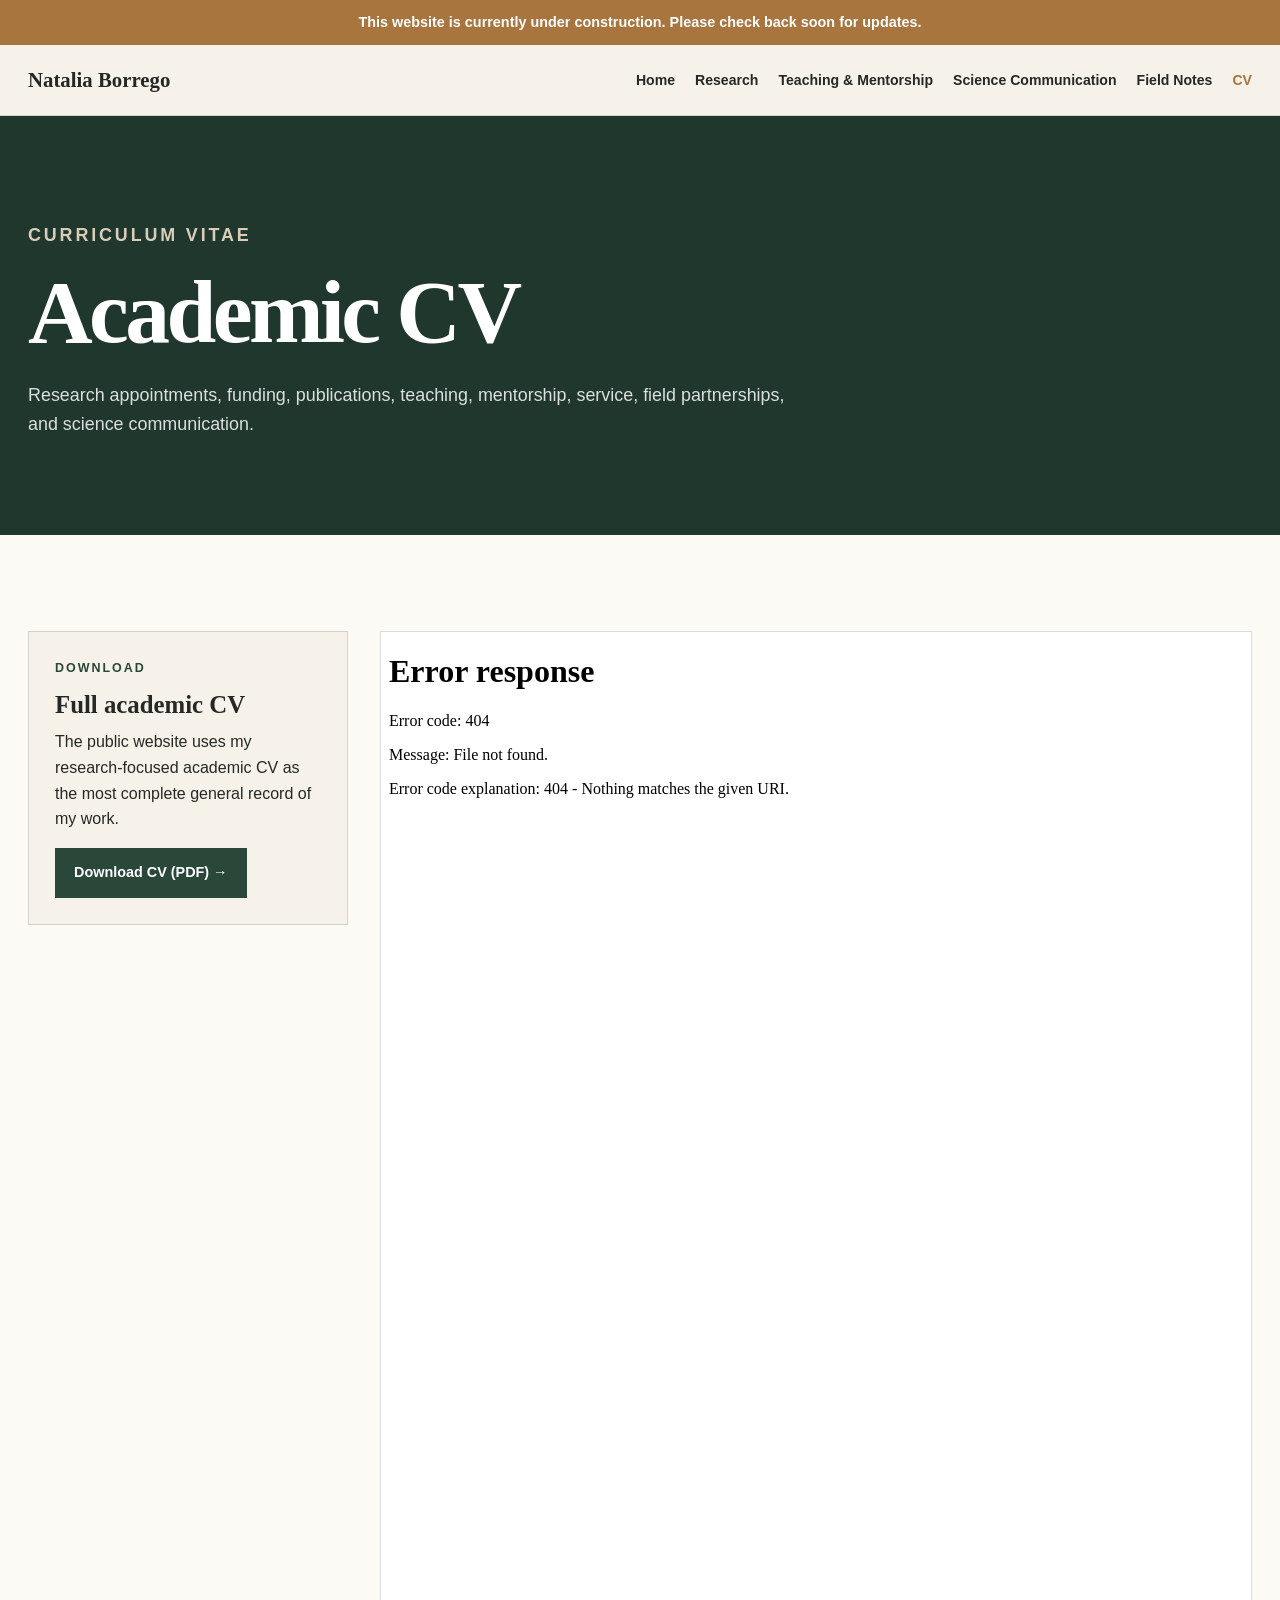
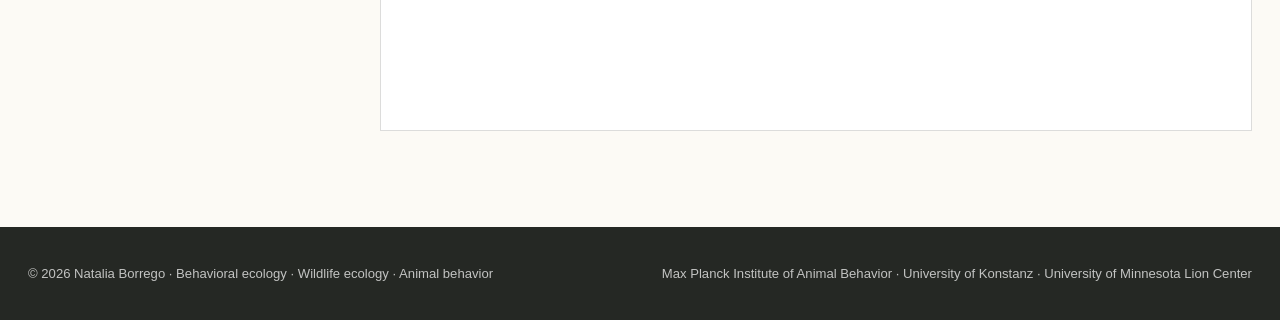
==== cv.html @ f24b774d "Add files via upload" ====
<!doctype html>
<html lang="en">
<head>
<meta charset="utf-8">
<meta name="viewport" content="width=device-width, initial-scale=1">
<title>CV | Natalia Borrego</title>
<meta name="description" content="Academic curriculum vitae of Natalia Borrego.">
<style>
:root{
  --forest:#29483A;
  --forest-deep:#20372D;
  --ivory:#F6F2E9;
  --paper:#FCFAF5;
  --charcoal:#252824;
  --sand:#D8CDB8;
  --ochre:#A8753E;
  --muted:#6E716B;
  --line:rgba(37,40,36,.16);
  --max:1240px;
}
*{box-sizing:border-box}
html{scroll-behavior:smooth}
body{
  margin:0;background:var(--paper);color:var(--charcoal);
  font-family:Arial,Helvetica,sans-serif;line-height:1.62;
}
a{color:inherit}
img{display:block;width:100%;object-fit:cover}
h1,h2,h3{font-family:Georgia,"Times New Roman",serif;line-height:1.08}
h1{margin:0;font-size:clamp(3.3rem,7vw,6.8rem);letter-spacing:-.04em}
h2{margin:0 0 18px;font-size:clamp(2.25rem,4.5vw,4.5rem);letter-spacing:-.035em}
h3{margin:0 0 10px;font-size:1.55rem}
p{margin-top:0}
.eyebrow{
  margin:0 0 14px;font-size:.78rem;letter-spacing:.16em;
  font-weight:800;text-transform:uppercase;
}
.eyebrow.dark{color:var(--forest)}
.eyebrow.light{color:var(--sand)}
.site-notice{
  background:var(--ochre);color:white;text-align:center;padding:11px 18px;
  font-size:.9rem;font-weight:700;
}
.site-header{
  position:sticky;top:0;z-index:50;display:flex;align-items:center;
  justify-content:space-between;gap:24px;
  padding:18px max(28px,calc((100vw - var(--max))/2));
  background:rgba(246,242,233,.96);backdrop-filter:blur(12px);
  border-bottom:1px solid var(--line);
}
.brand{
  font-family:Georgia,"Times New Roman",serif;font-size:1.3rem;
  font-weight:700;text-decoration:none;white-space:nowrap;
}
nav{display:flex;gap:20px;flex-wrap:wrap;justify-content:flex-end}
nav a{text-decoration:none;font-size:.88rem;font-weight:700}
nav a:hover,nav a[aria-current="page"]{color:var(--ochre)}
.section{
  width:min(var(--max),calc(100% - 56px));margin:0 auto;padding:96px 0;
}
.section-heading{max-width:850px;margin-bottom:48px}
.section-heading>p:last-child{max-width:790px;font-size:1.08rem}
.button{
  display:inline-block;padding:12px 18px;border:1px solid currentColor;
  text-decoration:none;font-size:.9rem;font-weight:800;
}
.button-dark{background:var(--forest);border-color:var(--forest);color:white}
.button-light{background:var(--ivory);border-color:var(--ivory);color:var(--forest-deep)}
.button-outline{color:var(--forest);border-color:var(--forest)}
.button-row{display:flex;gap:12px;flex-wrap:wrap;margin-top:28px}

/* Home hero */
.hero{
  position:relative;min-height:78vh;display:grid;align-items:end;
  overflow:hidden;background:var(--forest-deep);
}
.hero-image,.hero-overlay{position:absolute;inset:0;height:100%}
.hero-image{object-position:center;filter:brightness(1.04)}
.hero-overlay{
  background:
   linear-gradient(90deg,rgba(20,28,23,.75),rgba(20,28,23,.26) 56%,rgba(20,28,23,.07)),
   linear-gradient(0deg,rgba(20,28,23,.60),transparent 55%);
}
.hero-copy{
  position:relative;z-index:2;width:min(790px,calc(100% - 56px));
  margin:0 max(28px,calc((100vw - var(--max))/2));padding:105px 0 72px;color:white;
}
.hero-question{
  margin:24px 0 12px;max-width:760px;font-family:Georgia,"Times New Roman",serif;
  font-size:clamp(1.6rem,3vw,2.7rem);
}
.hero-intro{max-width:715px;margin:0;font-size:1.08rem}
.affiliations{margin:34px 0 0;font-size:.85rem;color:rgba(255,255,255,.84)}

/* Internal page hero */
.page-hero{
  background:var(--forest-deep);color:white;
  padding:105px max(28px,calc((100vw - var(--max))/2)) 78px;
}
.page-hero-inner{max-width:900px}
.page-hero h1{margin-bottom:20px}
.page-hero p{max-width:790px;font-size:1.12rem;color:rgba(255,255,255,.84)}

/* Trajectory cards */
.trajectory-grid{display:grid;grid-template-columns:repeat(3,1fr);gap:22px}
.trajectory-card{padding:28px 0 4px;border-top:2px solid var(--forest)}
.trajectory-number{
  display:block;margin-bottom:34px;color:var(--muted);font-size:.74rem;
  font-weight:800;letter-spacing:.12em;text-transform:uppercase;
}
.trajectory-bridge{
  margin-top:44px;padding:24px 28px;background:var(--ivory);
  border-left:3px solid var(--ochre);max-width:920px;
  font-family:Georgia,"Times New Roman",serif;font-size:1.16rem;line-height:1.5;
}
.section-cta{margin-top:34px}

/* Teaching trajectory */
.teaching-trajectory{border-top:1px solid var(--line)}
.teaching-card{padding:28px;background:white;border:1px solid var(--line);border-top:3px solid var(--forest)}
.teaching-card p{color:var(--charcoal)}

/* Field notes preview */
.notes-section{border-top:1px solid var(--line)}
.notes-grid{display:grid;grid-template-columns:repeat(3,1fr);gap:22px}
.note-card{background:white;border:1px solid var(--line)}
.note-card img{aspect-ratio:16/10}
.note-card>div{padding:22px}
.note-meta{
  margin:0 0 8px;font-size:.76rem;font-weight:800;letter-spacing:.12em;
  text-transform:uppercase;color:var(--forest)
}
.note-card a{
  display:inline-block;margin-top:10px;color:var(--forest);font-weight:800;text-decoration:none
}

/* Current questions */
.projects-grid{display:grid;grid-template-columns:repeat(3,1fr);gap:22px}
.project-card{
  display:flex;flex-direction:column;min-height:100%;padding:28px;background:white;
  border:1px solid var(--line);border-top:3px solid var(--forest)
}
.project-status{
  margin:0 0 7px;color:var(--ochre);font-size:.75rem;font-weight:800;
  letter-spacing:.11em;text-transform:uppercase
}
.project-role{margin:0 0 16px;color:var(--muted);font-size:.78rem;font-style:italic}
.project-tags{display:flex;flex-wrap:wrap;gap:7px;margin-top:auto;padding-top:16px}
.project-tags span{
  padding:6px 8px;background:var(--ivory);border:1px solid var(--line);
  color:var(--muted);font-size:.72rem;font-weight:700
}
.project-link{
  display:inline-block;margin-top:22px;color:var(--forest);font-weight:800;text-decoration:none
}
.project-link:hover{text-decoration:underline}
.collaborative-project-card{background:var(--ivory)}

/* Study systems */
.systems-section{border-top:1px solid var(--line)}
.system-grid{display:grid;grid-template-columns:repeat(3,1fr);gap:22px}
.system-card{background:white;border:1px solid var(--line)}
.system-card img{aspect-ratio:4/3}
.system-card>div{padding:22px}
.system-meta{
  margin:0 0 8px;color:var(--ochre);font-size:.74rem;font-weight:800;
  letter-spacing:.11em;text-transform:uppercase
}

/* Research approach */
.approach-section{border-top:1px solid var(--line)}
.approach-field-grid{
  display:grid;grid-template-columns:.95fr 1.05fr;gap:62px;align-items:center
}
.approach-image img{min-height:620px;height:100%}
.approach-kicker{
  margin:0 0 10px;color:var(--forest);font-size:.76rem;font-weight:800;
  letter-spacing:.12em;text-transform:uppercase
}
.approach-copy h3,.exsitu-copy h3{font-size:clamp(2rem,3.4vw,3.2rem);margin-bottom:18px}
.method-list{display:flex;flex-wrap:wrap;gap:10px;margin:26px 0 0}
.method-list span{
  padding:9px 12px;border:1px solid var(--line);background:var(--ivory);font-size:.9rem
}
.exsitu-section{
  display:grid;grid-template-columns:.9fr 1.1fr;gap:62px;align-items:start;
  margin-top:86px;padding-top:70px;border-top:1px solid var(--line)
}
.exsitu-gallery{display:grid;grid-template-columns:repeat(2,1fr);gap:14px}
.exsitu-gallery figure{margin:0;background:white;border:1px solid var(--line)}
.exsitu-gallery figure:first-child{grid-column:1/-1}
.exsitu-gallery img{aspect-ratio:4/3}
.exsitu-gallery figure:first-child img{aspect-ratio:16/9}
.exsitu-gallery figcaption{padding:11px 13px 13px;color:var(--muted);font-size:.78rem}

/* Teaching page */
.two-col{display:grid;grid-template-columns:1fr 1fr;gap:34px}
.content-card{padding:28px;background:white;border:1px solid var(--line)}
.content-card h3{font-size:1.8rem}
.case-grid{display:grid;grid-template-columns:repeat(2,1fr);gap:18px}
.case-card{padding:24px;background:white;border:1px solid var(--line);border-top:3px solid var(--forest)}
.case-meta{
  margin:0 0 8px;color:var(--ochre);font-size:.74rem;font-weight:800;
  letter-spacing:.1em;text-transform:uppercase
}
.outcomes{margin-top:12px;color:var(--muted);font-size:.92rem}
.teaching-list{display:grid;gap:14px}
.teaching-list article{padding:18px 0;border-top:1px solid var(--line)}
.teaching-list article:first-child{border-top:0;padding-top:0}
.teaching-list strong{display:block}
.teaching-list span{display:block;color:var(--muted)}

/* Science communication */
.media-grid{display:grid;grid-template-columns:repeat(2,1fr);gap:22px}
.media-card{padding:28px;background:white;border:1px solid var(--line)}
.media-card h3{font-size:1.9rem}
.media-list{list-style:none;padding:0;margin:18px 0 0}
.media-list li{padding:13px 0;border-top:1px solid var(--line)}
.media-list li:first-child{border-top:0}
.media-year{color:var(--ochre);font-weight:800;margin-right:8px}
.feature-band{
  display:grid;grid-template-columns:.9fr 1.1fr;gap:48px;align-items:center;
  background:var(--ivory);padding:36px;border:1px solid var(--line)
}
.feature-band img{aspect-ratio:4/3}

/* CV */
.cv-shell{display:grid;grid-template-columns:320px 1fr;gap:32px;align-items:start}
.cv-side{
  position:sticky;top:105px;padding:26px;background:var(--ivory);border:1px solid var(--line)
}
.cv-viewer{
  width:100%;min-height:1100px;border:1px solid var(--line);background:white
}

/* Footer */
footer{
  padding:36px max(28px,calc((100vw - var(--max))/2));
  background:var(--charcoal);color:rgba(255,255,255,.72);font-size:.82rem;
  display:flex;justify-content:space-between;gap:20px
}
footer p{margin:0}

@media(max-width:900px){
  .site-header{align-items:flex-start;flex-direction:column}
  nav{justify-content:flex-start;gap:14px 18px}
  .trajectory-grid,.notes-grid,.projects-grid,.system-grid,.approach-field-grid,
  .exsitu-section,.two-col,.case-grid,.media-grid,.feature-band,.cv-shell{
    grid-template-columns:1fr
  }
  .approach-image img{min-height:0;aspect-ratio:4/3}
  .cv-side{position:static}
  .cv-viewer{min-height:850px}
  footer{flex-direction:column}
}
@media(max-width:580px){
  .section{width:calc(100% - 36px);padding:72px 0}
  .site-header{padding-left:18px;padding-right:18px}
  .hero-copy{width:calc(100% - 36px);margin-left:18px;margin-right:18px}
  .page-hero{padding-left:18px;padding-right:18px}
  h1{font-size:3.5rem}
  .hero{min-height:82vh}
  .exsitu-gallery{grid-template-columns:1fr}
  .exsitu-gallery figure:first-child{grid-column:auto}
}
</style>
</head>
<body>

<div class="site-notice">
  This website is currently under construction. Please check back soon for updates.
</div>


<header class="site-header">
  <a class="brand" href="index.html">Natalia Borrego</a>
  <nav aria-label="Primary navigation">
    <a href="index.html">Home</a>
    <a href="research.html">Research</a>
    <a href="teaching-mentorship.html">Teaching &amp; Mentorship</a>
    <a href="science-communication.html">Science Communication</a>
    <a href="field-notes.html">Field Notes</a>
    <a href="cv.html" aria-current="page">CV</a>
  </nav>
</header>


<main>
<section class="page-hero">
  <div class="page-hero-inner">
    <p class="eyebrow light">Curriculum vitae</p>
    <h1>Academic CV</h1>
    <p>
      Research appointments, funding, publications, teaching, mentorship, service,
      field partnerships, and science communication.
    </p>
  </div>
</section>

<section class="section">
  <div class="cv-shell">
    <aside class="cv-side">
      <p class="eyebrow dark">Download</p>
      <h3>Full academic CV</h3>
      <p>
        The public website uses my research-focused academic CV as the most complete
        general record of my work.
      </p>
      <a class="button button-dark"
         href="assets/Natalia_Borrego_CV_2026.pdf"
         download>Download CV (PDF) →</a>
    </aside>

    <iframe class="cv-viewer"
            src="assets/Natalia_Borrego_CV_2026.pdf"
            title="Natalia Borrego academic CV"></iframe>
  </div>
</section>
</main>


<footer>
  <p>© 2026 Natalia Borrego · Behavioral ecology · Wildlife ecology · Animal behavior</p>
  <p>Max Planck Institute of Animal Behavior · University of Konstanz · University of Minnesota Lion Center</p>
</footer>

</body>
</html>
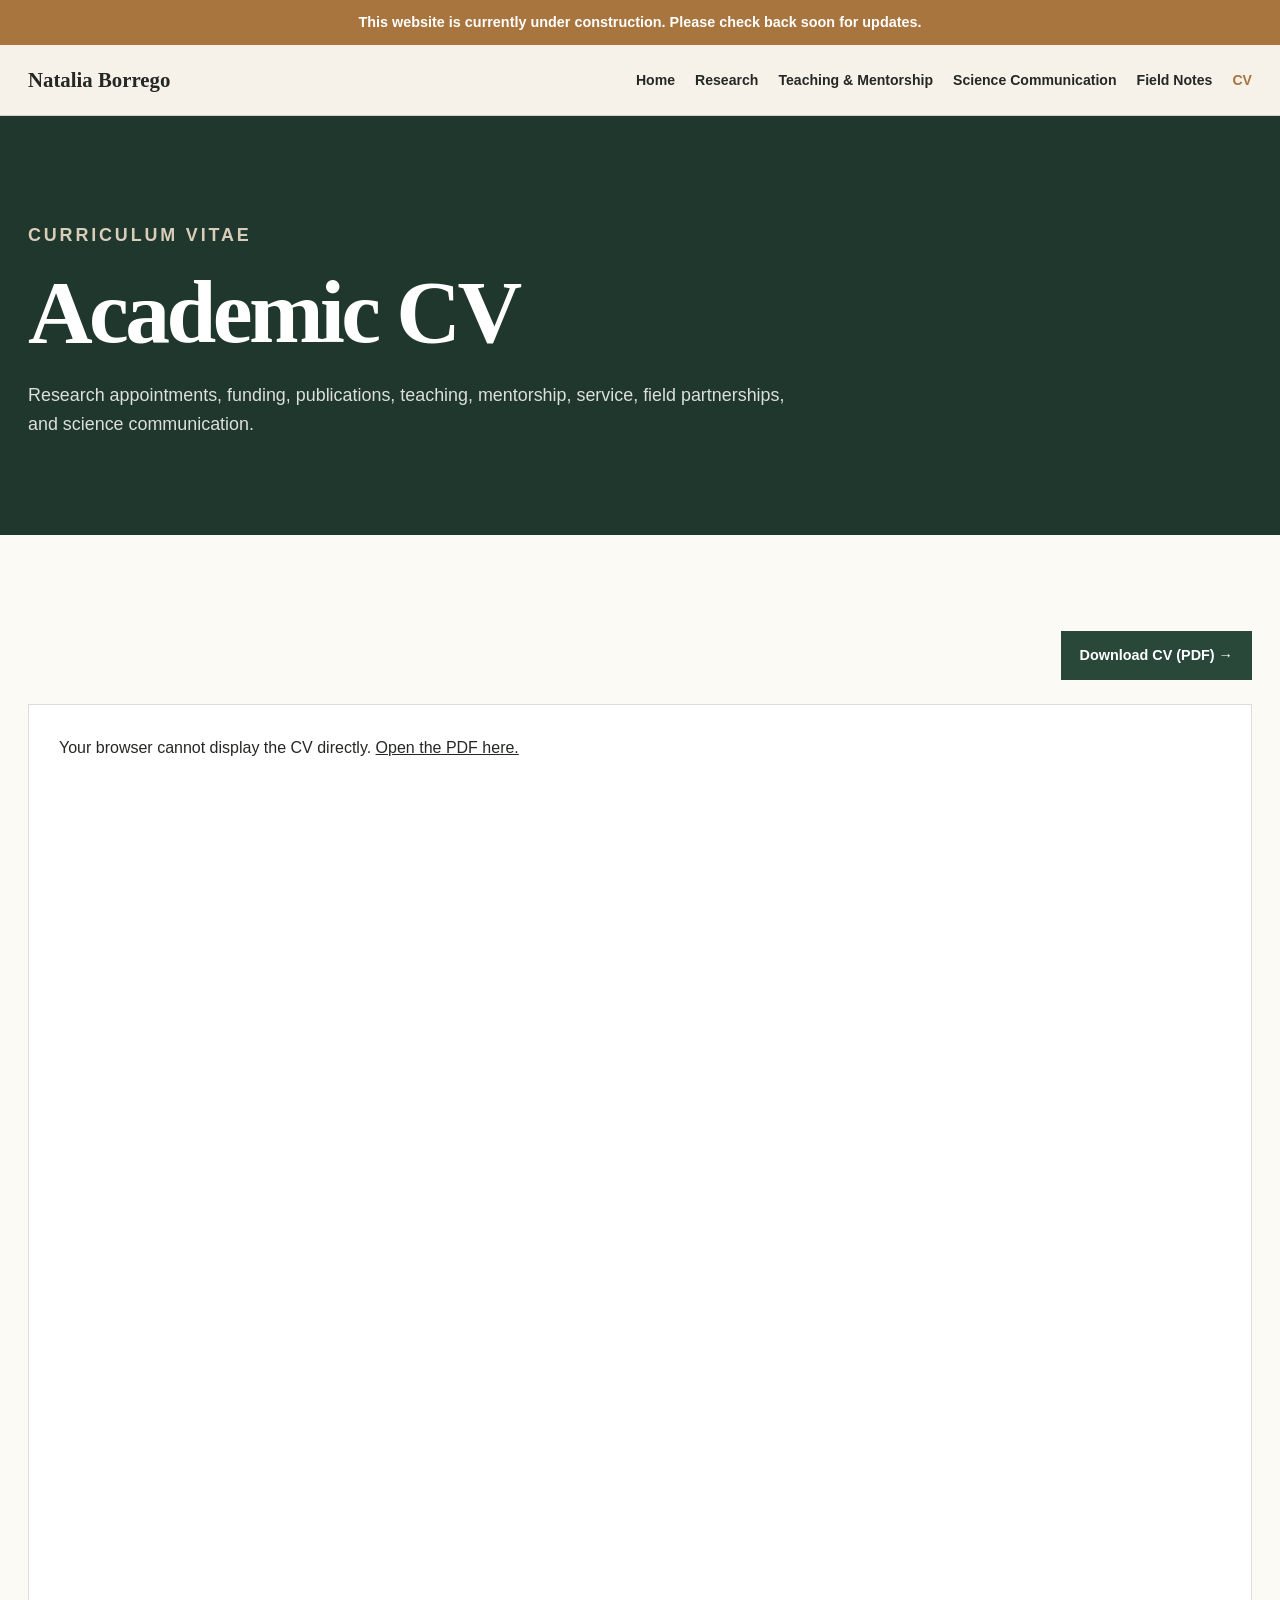
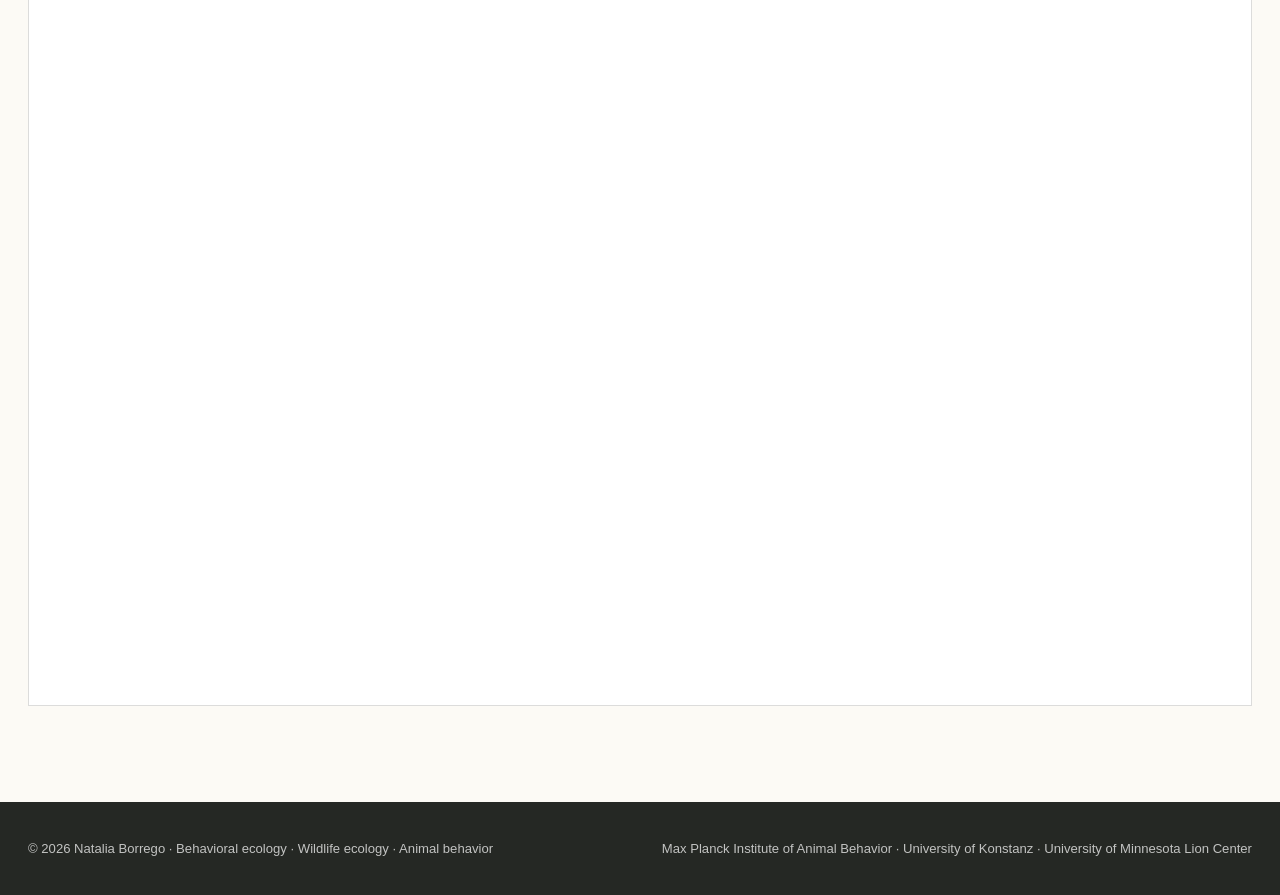
==== commit 6e4ae72b: "Update cv.html" ====
--- a/cv.html
+++ b/cv.html
@@ -297,25 +297,56 @@
   </div>
 </section>
 
-<section class="section">
-  <div class="cv-shell">
-    <aside class="cv-side">
-      <p class="eyebrow dark">Download</p>
-      <h3>Full academic CV</h3>
-      <p>
-        The public website uses my research-focused academic CV as the most complete
-        general record of my work.
+<!-- =========================================================
+     SECTION: CV VIEWER
+     ========================================================= -->
+<section class="section" id="cv">
+
+  <div style="
+    display:flex;
+    justify-content:flex-end;
+    margin-bottom:24px;
+  ">
+
+    <a
+      href="Natalia_Borrego_CV_2026.pdf"
+      download
+      class="button button-dark">
+      Download CV (PDF) →
+    </a>
+
+  </div>
+
+
+  <div style="
+    width:100%;
+    background:white;
+    border:1px solid var(--line);
+  ">
+
+    <object
+      data="Natalia_Borrego_CV_2026.pdf#view=FitH"
+      type="application/pdf"
+      style="
+        display:block;
+        width:100%;
+        height:1600px;
+        border:0;
+      ">
+
+      <p style="padding:30px;">
+        Your browser cannot display the CV directly.
+        <a href="Natalia_Borrego_CV_2026.pdf">
+          Open the PDF here.
+        </a>
       </p>
-      <a class="button button-dark"
-         href="assets/Natalia_Borrego_CV_2026.pdf"
-         download>Download CV (PDF) →</a>
-    </aside>
-
-    <iframe class="cv-viewer"
-            src="assets/Natalia_Borrego_CV_2026.pdf"
-            title="Natalia Borrego academic CV"></iframe>
+
+    </object>
+
   </div>
+
 </section>
+<!-- ================= END CV VIEWER ========================= -->
 </main>
 
 
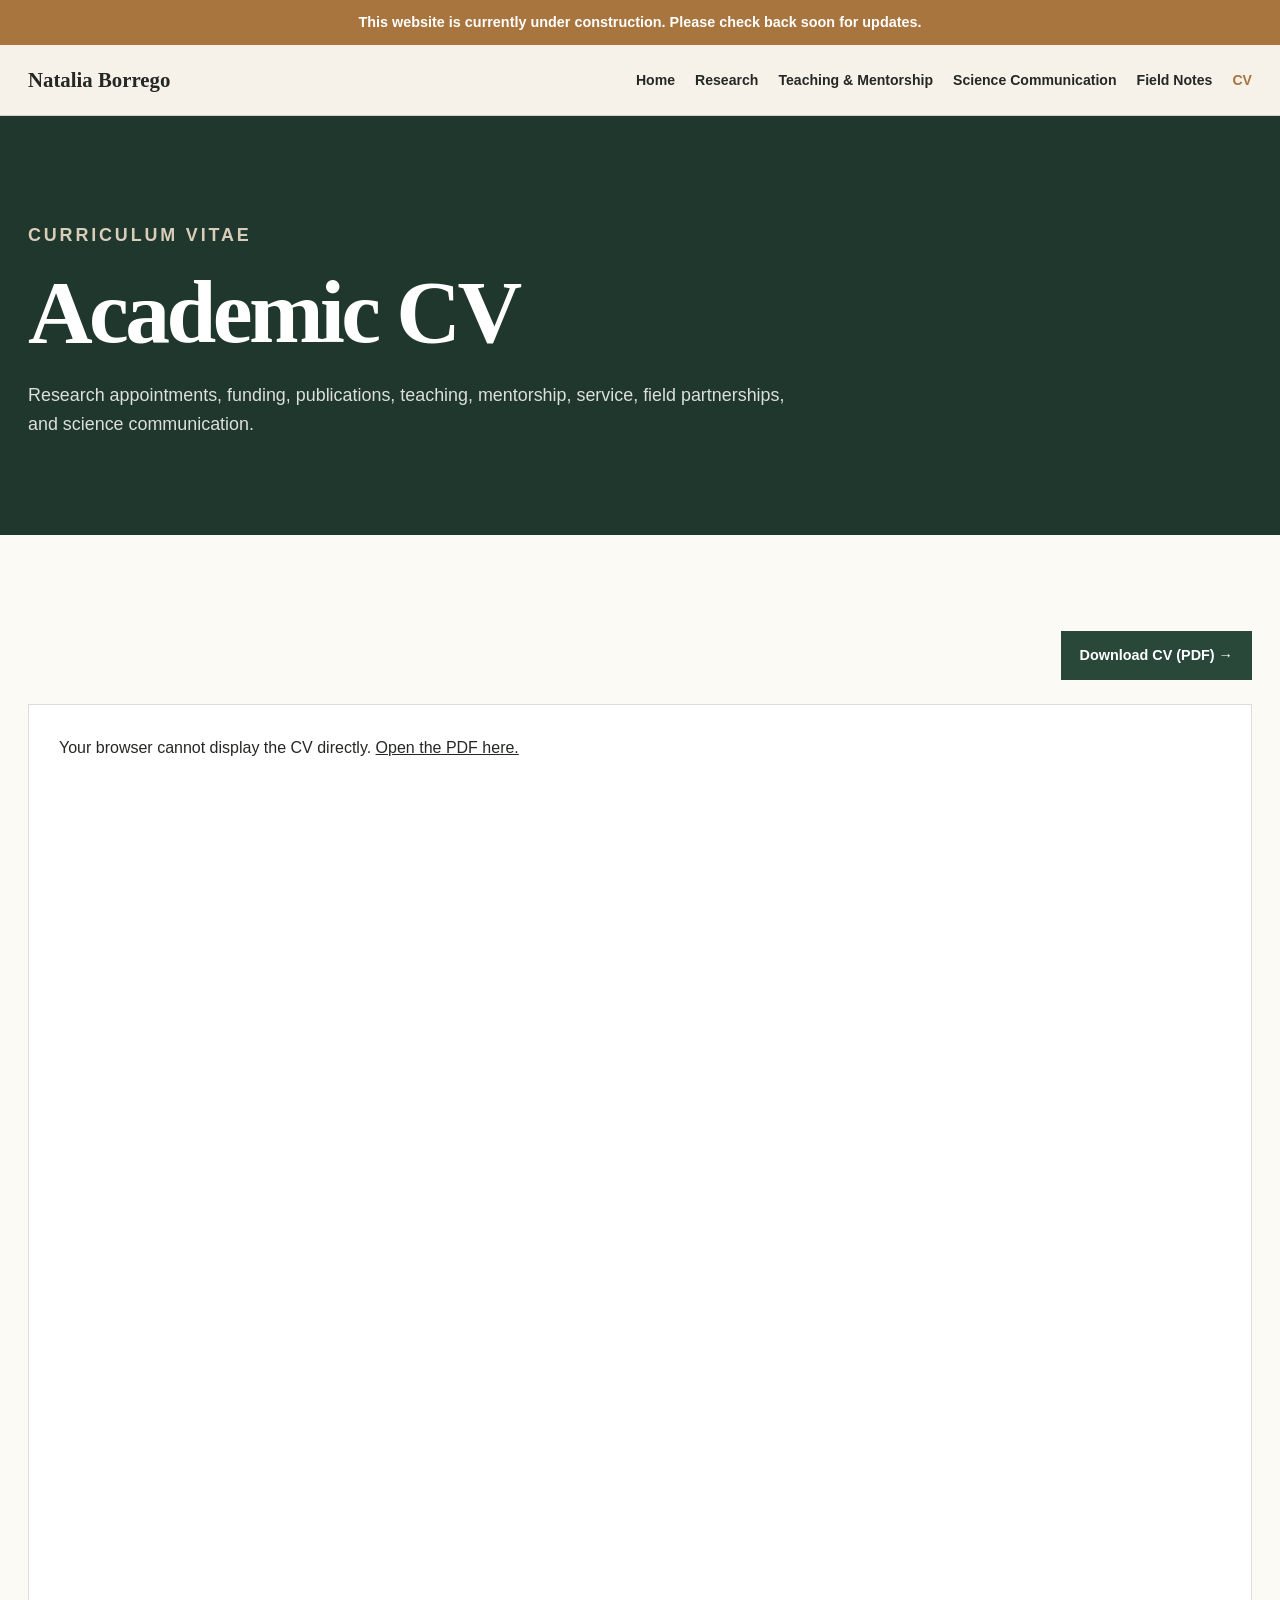
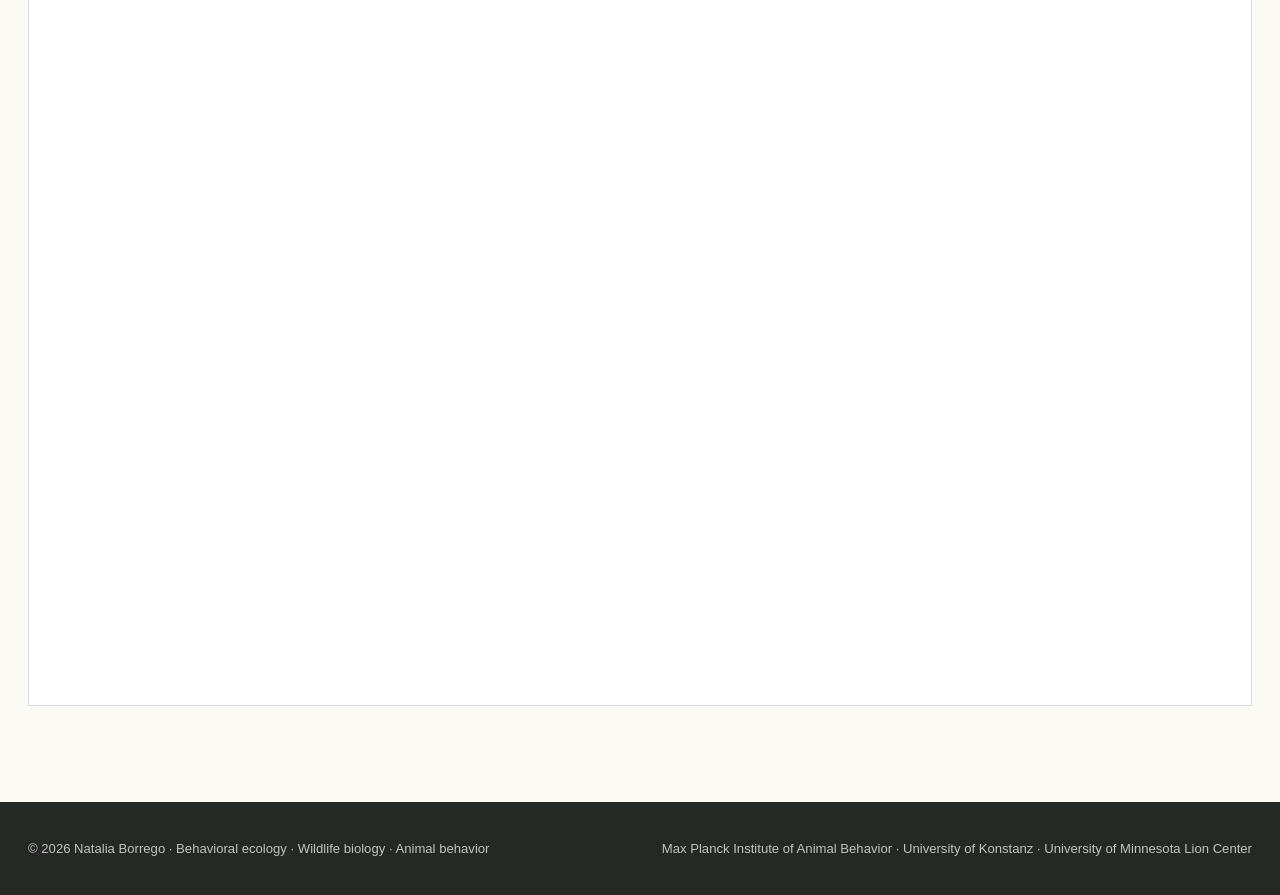
==== commit 82602370: "Update cv.html" ====
--- a/cv.html
+++ b/cv.html
@@ -351,7 +351,7 @@
 
 
 <footer>
-  <p>© 2026 Natalia Borrego · Behavioral ecology · Wildlife ecology · Animal behavior</p>
+  <p>© 2026 Natalia Borrego · Behavioral ecology · Wildlife biology · Animal behavior</p>
   <p>Max Planck Institute of Animal Behavior · University of Konstanz · University of Minnesota Lion Center</p>
 </footer>
 
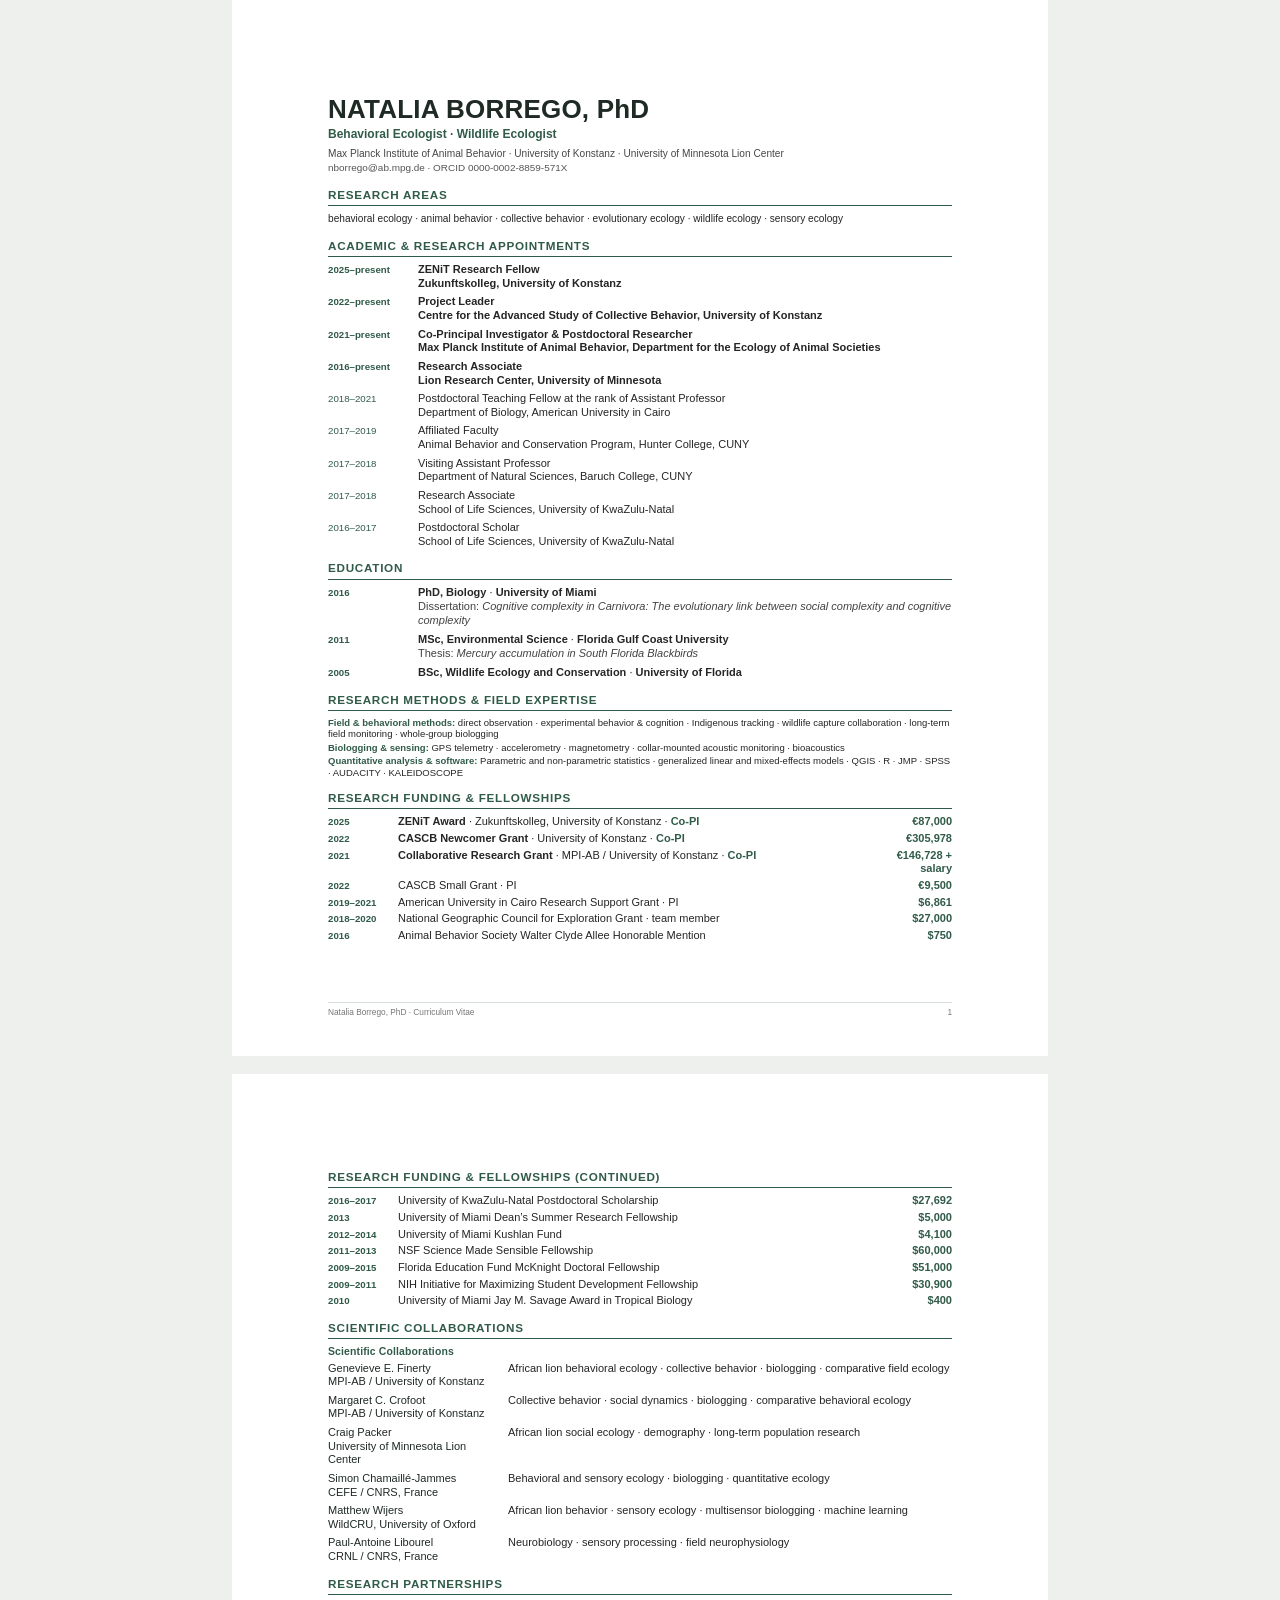
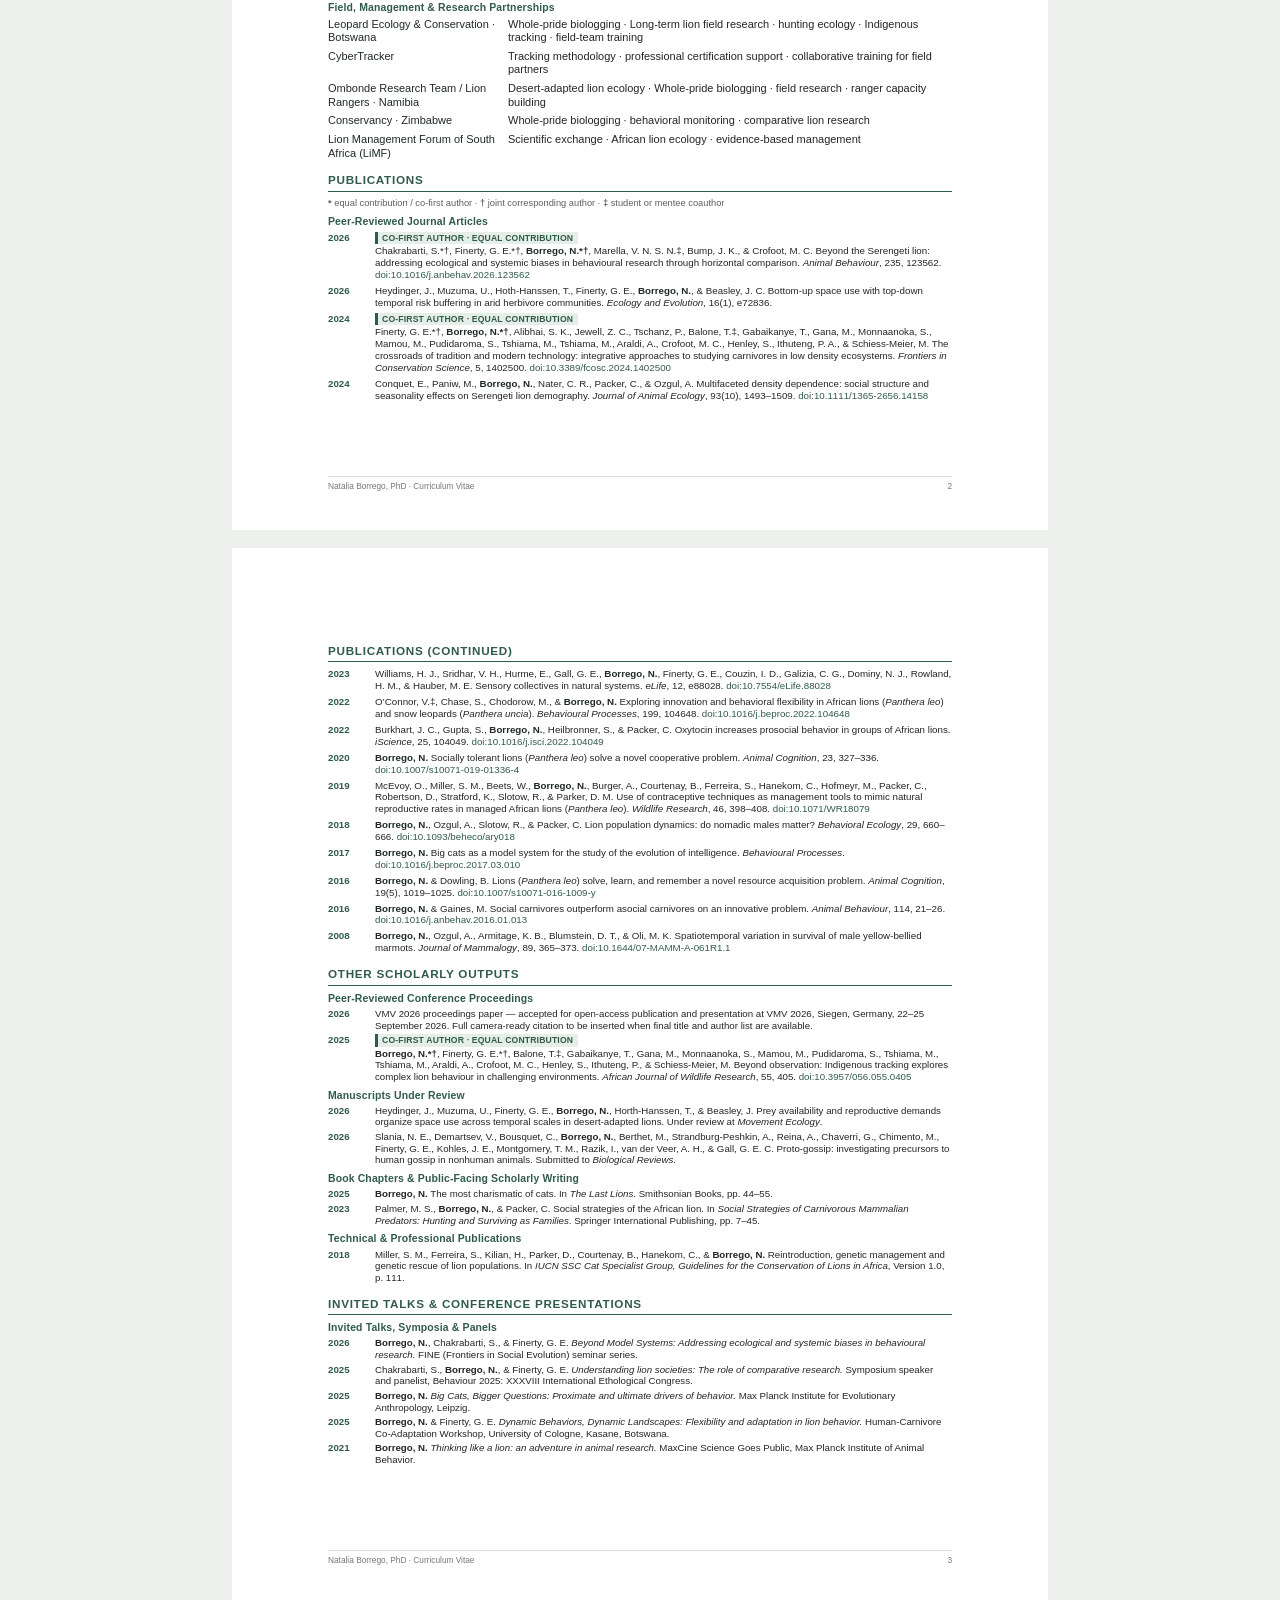
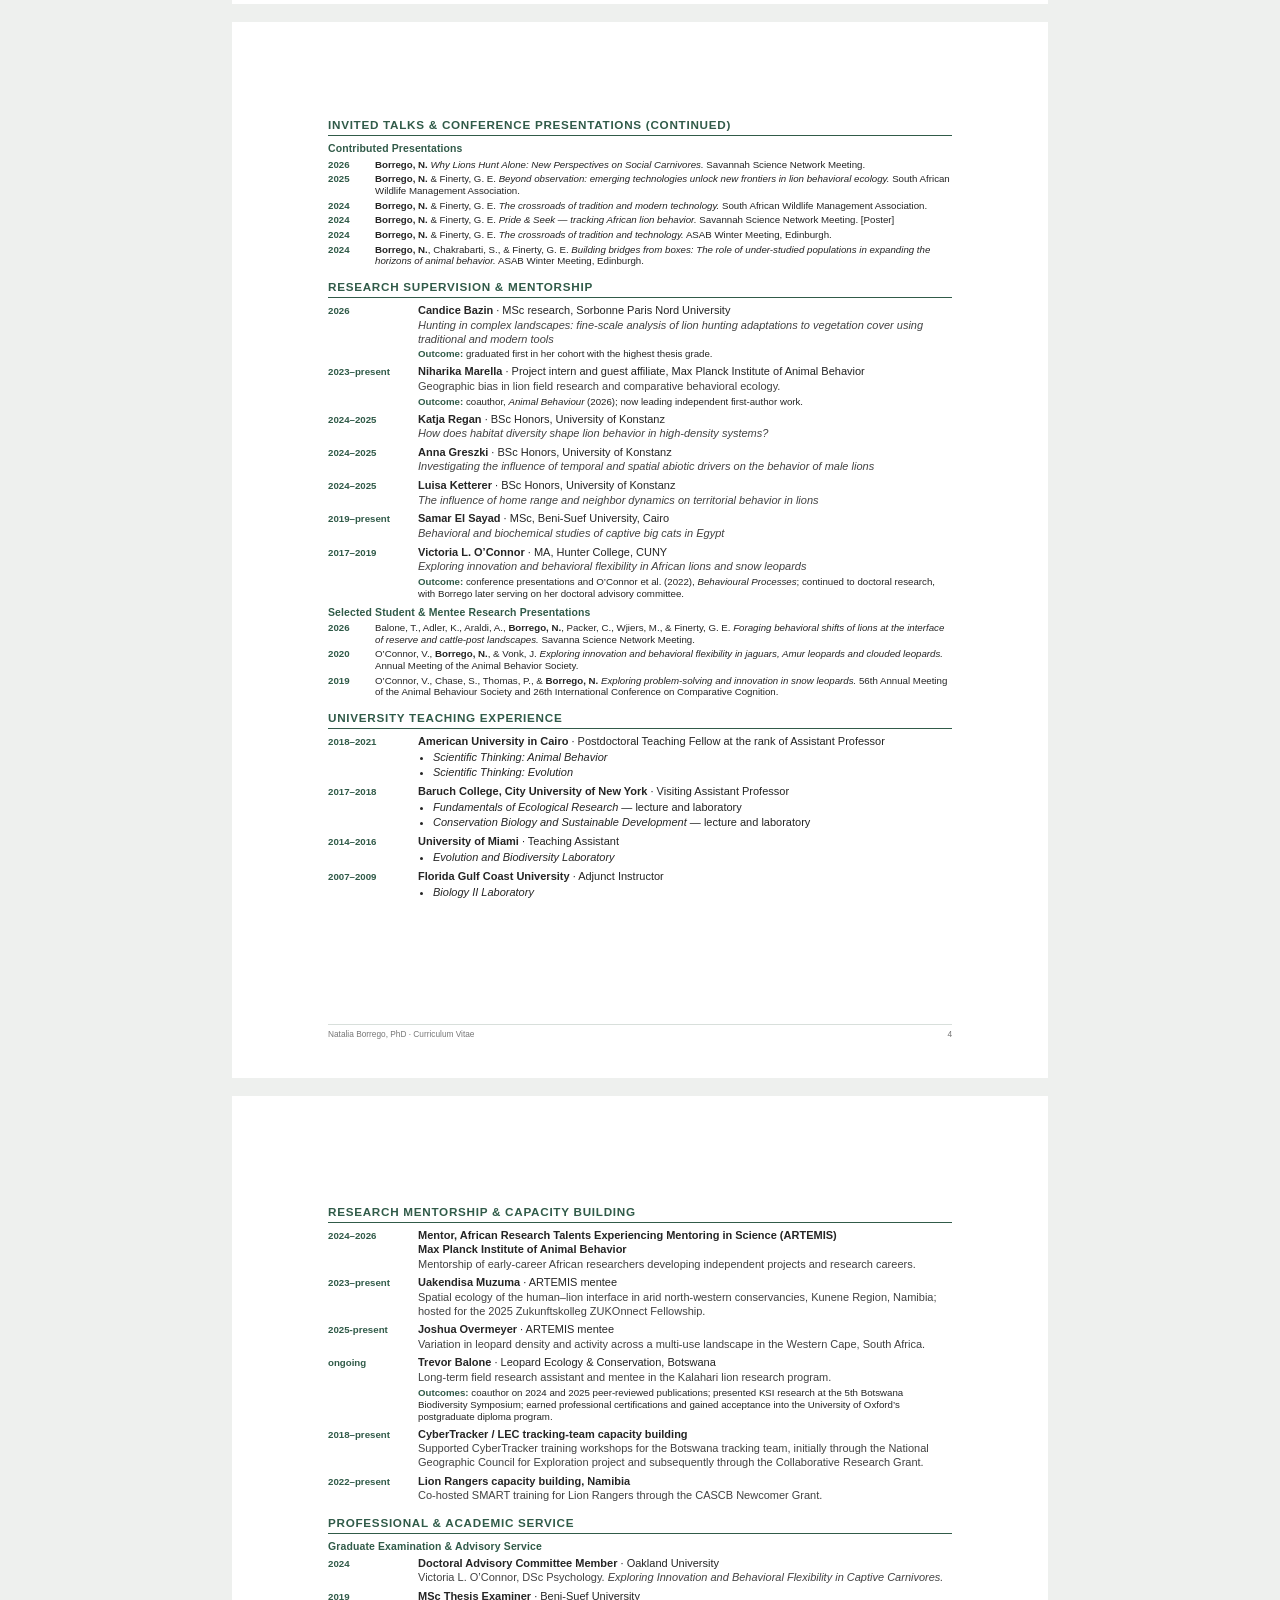
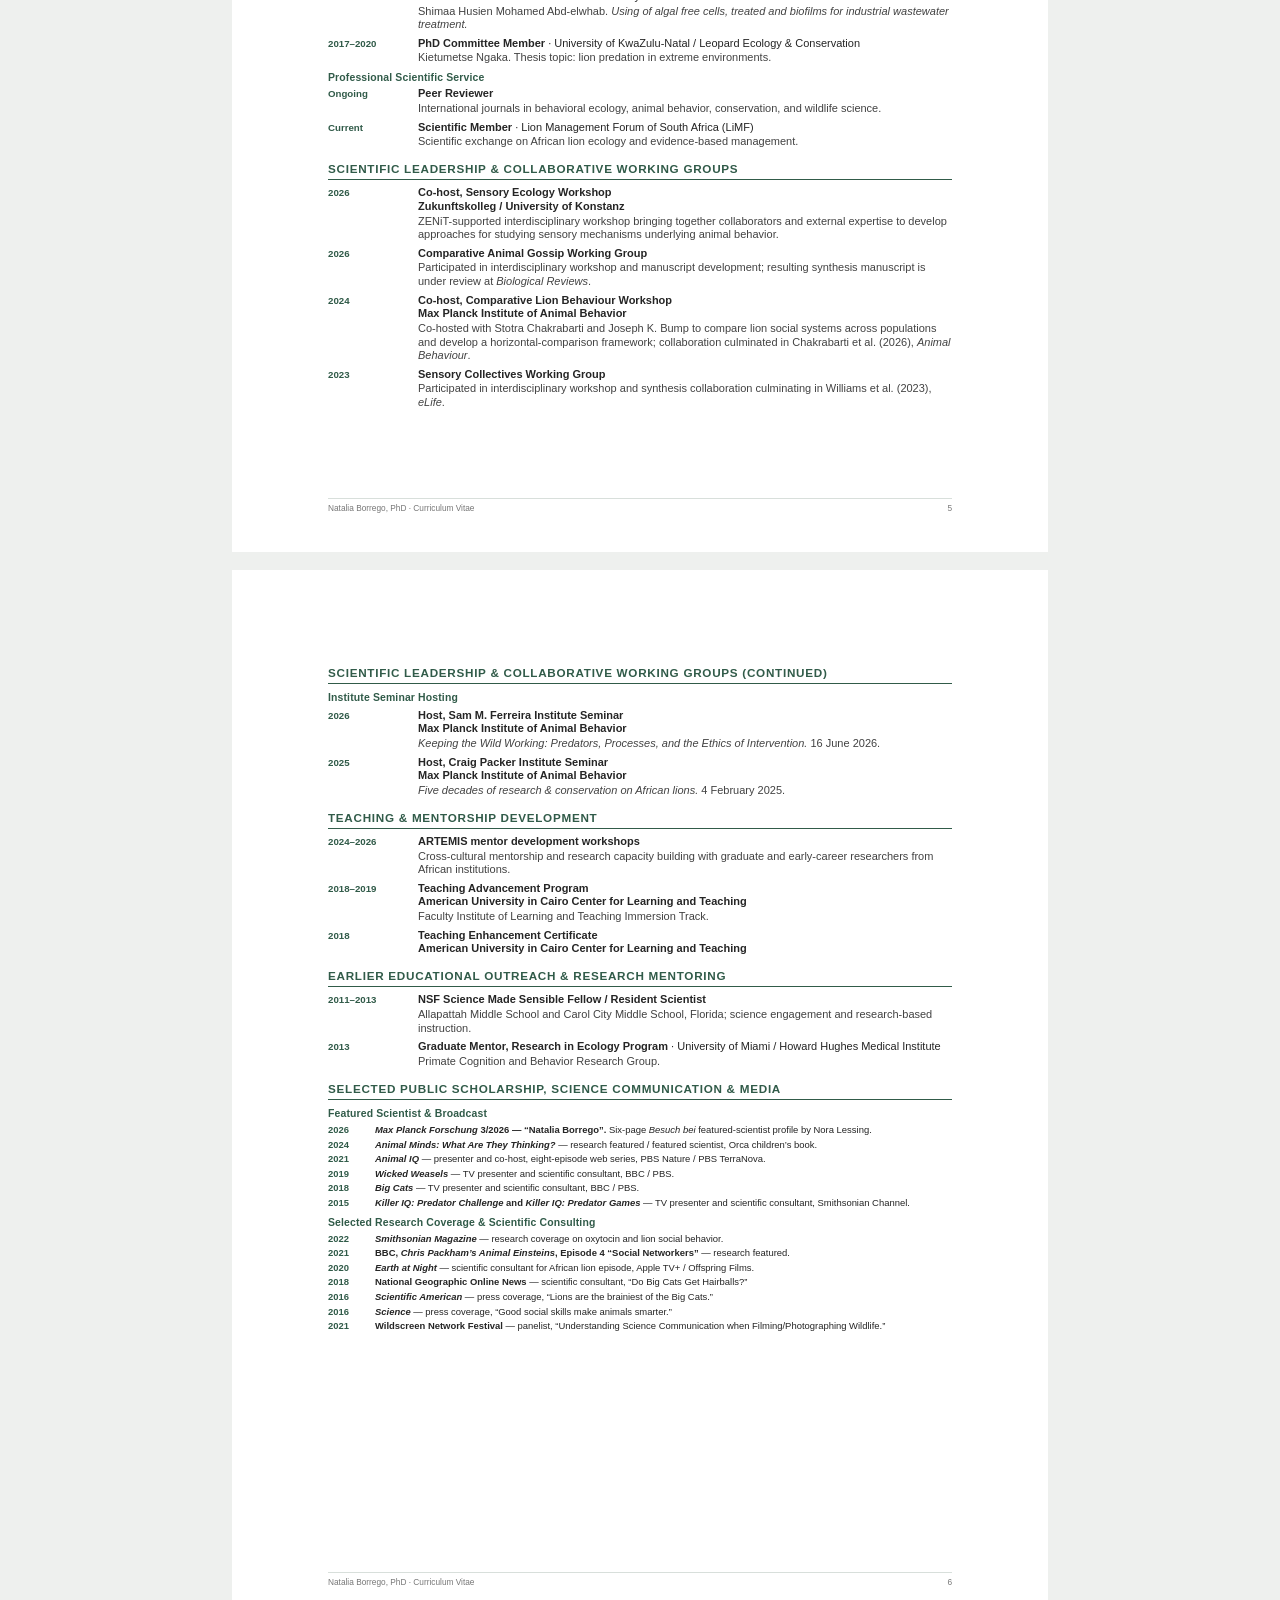
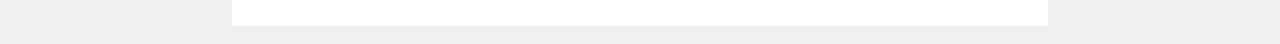
==== commit b12eb0e5: "Add files via upload" ====
--- a/cv.html
+++ b/cv.html
@@ -1,359 +1,335 @@
-<!doctype html>
+<!DOCTYPE html>
 <html lang="en">
 <head>
-<meta charset="utf-8">
-<meta name="viewport" content="width=device-width, initial-scale=1">
-<title>CV | Natalia Borrego</title>
-<meta name="description" content="Academic curriculum vitae of Natalia Borrego.">
+<meta charset="UTF-8" />
+<meta name="viewport" content="width=device-width, initial-scale=1.0" />
+<title>Natalia Borrego, PhD — Research Curriculum Vitae</title>
 <style>
-:root{
-  --forest:#29483A;
-  --forest-deep:#20372D;
-  --ivory:#F6F2E9;
-  --paper:#FCFAF5;
-  --charcoal:#252824;
-  --sand:#D8CDB8;
-  --ochre:#A8753E;
-  --muted:#6E716B;
-  --line:rgba(37,40,36,.16);
-  --max:1240px;
-}
-*{box-sizing:border-box}
-html{scroll-behavior:smooth}
-body{
-  margin:0;background:var(--paper);color:var(--charcoal);
-  font-family:Arial,Helvetica,sans-serif;line-height:1.62;
-}
-a{color:inherit}
-img{display:block;width:100%;object-fit:cover}
-h1,h2,h3{font-family:Georgia,"Times New Roman",serif;line-height:1.08}
-h1{margin:0;font-size:clamp(3.3rem,7vw,6.8rem);letter-spacing:-.04em}
-h2{margin:0 0 18px;font-size:clamp(2.25rem,4.5vw,4.5rem);letter-spacing:-.035em}
-h3{margin:0 0 10px;font-size:1.55rem}
-p{margin-top:0}
-.eyebrow{
-  margin:0 0 14px;font-size:.78rem;letter-spacing:.16em;
-  font-weight:800;text-transform:uppercase;
-}
-.eyebrow.dark{color:var(--forest)}
-.eyebrow.light{color:var(--sand)}
-.site-notice{
-  background:var(--ochre);color:white;text-align:center;padding:11px 18px;
-  font-size:.9rem;font-weight:700;
-}
-.site-header{
-  position:sticky;top:0;z-index:50;display:flex;align-items:center;
-  justify-content:space-between;gap:24px;
-  padding:18px max(28px,calc((100vw - var(--max))/2));
-  background:rgba(246,242,233,.96);backdrop-filter:blur(12px);
-  border-bottom:1px solid var(--line);
-}
-.brand{
-  font-family:Georgia,"Times New Roman",serif;font-size:1.3rem;
-  font-weight:700;text-decoration:none;white-space:nowrap;
-}
-nav{display:flex;gap:20px;flex-wrap:wrap;justify-content:flex-end}
-nav a{text-decoration:none;font-size:.88rem;font-weight:700}
-nav a:hover,nav a[aria-current="page"]{color:var(--ochre)}
-.section{
-  width:min(var(--max),calc(100% - 56px));margin:0 auto;padding:96px 0;
-}
-.section-heading{max-width:850px;margin-bottom:48px}
-.section-heading>p:last-child{max-width:790px;font-size:1.08rem}
-.button{
-  display:inline-block;padding:12px 18px;border:1px solid currentColor;
-  text-decoration:none;font-size:.9rem;font-weight:800;
-}
-.button-dark{background:var(--forest);border-color:var(--forest);color:white}
-.button-light{background:var(--ivory);border-color:var(--ivory);color:var(--forest-deep)}
-.button-outline{color:var(--forest);border-color:var(--forest)}
-.button-row{display:flex;gap:12px;flex-wrap:wrap;margin-top:28px}
-
-/* Home hero */
-.hero{
-  position:relative;min-height:78vh;display:grid;align-items:end;
-  overflow:hidden;background:var(--forest-deep);
-}
-.hero-image,.hero-overlay{position:absolute;inset:0;height:100%}
-.hero-image{object-position:center;filter:brightness(1.04)}
-.hero-overlay{
-  background:
-   linear-gradient(90deg,rgba(20,28,23,.75),rgba(20,28,23,.26) 56%,rgba(20,28,23,.07)),
-   linear-gradient(0deg,rgba(20,28,23,.60),transparent 55%);
-}
-.hero-copy{
-  position:relative;z-index:2;width:min(790px,calc(100% - 56px));
-  margin:0 max(28px,calc((100vw - var(--max))/2));padding:105px 0 72px;color:white;
-}
-.hero-question{
-  margin:24px 0 12px;max-width:760px;font-family:Georgia,"Times New Roman",serif;
-  font-size:clamp(1.6rem,3vw,2.7rem);
-}
-.hero-intro{max-width:715px;margin:0;font-size:1.08rem}
-.affiliations{margin:34px 0 0;font-size:.85rem;color:rgba(255,255,255,.84)}
-
-/* Internal page hero */
-.page-hero{
-  background:var(--forest-deep);color:white;
-  padding:105px max(28px,calc((100vw - var(--max))/2)) 78px;
-}
-.page-hero-inner{max-width:900px}
-.page-hero h1{margin-bottom:20px}
-.page-hero p{max-width:790px;font-size:1.12rem;color:rgba(255,255,255,.84)}
-
-/* Trajectory cards */
-.trajectory-grid{display:grid;grid-template-columns:repeat(3,1fr);gap:22px}
-.trajectory-card{padding:28px 0 4px;border-top:2px solid var(--forest)}
-.trajectory-number{
-  display:block;margin-bottom:34px;color:var(--muted);font-size:.74rem;
-  font-weight:800;letter-spacing:.12em;text-transform:uppercase;
-}
-.trajectory-bridge{
-  margin-top:44px;padding:24px 28px;background:var(--ivory);
-  border-left:3px solid var(--ochre);max-width:920px;
-  font-family:Georgia,"Times New Roman",serif;font-size:1.16rem;line-height:1.5;
-}
-.section-cta{margin-top:34px}
-
-/* Teaching trajectory */
-.teaching-trajectory{border-top:1px solid var(--line)}
-.teaching-card{padding:28px;background:white;border:1px solid var(--line);border-top:3px solid var(--forest)}
-.teaching-card p{color:var(--charcoal)}
-
-/* Field notes preview */
-.notes-section{border-top:1px solid var(--line)}
-.notes-grid{display:grid;grid-template-columns:repeat(3,1fr);gap:22px}
-.note-card{background:white;border:1px solid var(--line)}
-.note-card img{aspect-ratio:16/10}
-.note-card>div{padding:22px}
-.note-meta{
-  margin:0 0 8px;font-size:.76rem;font-weight:800;letter-spacing:.12em;
-  text-transform:uppercase;color:var(--forest)
-}
-.note-card a{
-  display:inline-block;margin-top:10px;color:var(--forest);font-weight:800;text-decoration:none
-}
-
-/* Current questions */
-.projects-grid{display:grid;grid-template-columns:repeat(3,1fr);gap:22px}
-.project-card{
-  display:flex;flex-direction:column;min-height:100%;padding:28px;background:white;
-  border:1px solid var(--line);border-top:3px solid var(--forest)
-}
-.project-status{
-  margin:0 0 7px;color:var(--ochre);font-size:.75rem;font-weight:800;
-  letter-spacing:.11em;text-transform:uppercase
-}
-.project-role{margin:0 0 16px;color:var(--muted);font-size:.78rem;font-style:italic}
-.project-tags{display:flex;flex-wrap:wrap;gap:7px;margin-top:auto;padding-top:16px}
-.project-tags span{
-  padding:6px 8px;background:var(--ivory);border:1px solid var(--line);
-  color:var(--muted);font-size:.72rem;font-weight:700
-}
-.project-link{
-  display:inline-block;margin-top:22px;color:var(--forest);font-weight:800;text-decoration:none
-}
-.project-link:hover{text-decoration:underline}
-.collaborative-project-card{background:var(--ivory)}
-
-/* Study systems */
-.systems-section{border-top:1px solid var(--line)}
-.system-grid{display:grid;grid-template-columns:repeat(3,1fr);gap:22px}
-.system-card{background:white;border:1px solid var(--line)}
-.system-card img{aspect-ratio:4/3}
-.system-card>div{padding:22px}
-.system-meta{
-  margin:0 0 8px;color:var(--ochre);font-size:.74rem;font-weight:800;
-  letter-spacing:.11em;text-transform:uppercase
-}
-
-/* Research approach */
-.approach-section{border-top:1px solid var(--line)}
-.approach-field-grid{
-  display:grid;grid-template-columns:.95fr 1.05fr;gap:62px;align-items:center
-}
-.approach-image img{min-height:620px;height:100%}
-.approach-kicker{
-  margin:0 0 10px;color:var(--forest);font-size:.76rem;font-weight:800;
-  letter-spacing:.12em;text-transform:uppercase
-}
-.approach-copy h3,.exsitu-copy h3{font-size:clamp(2rem,3.4vw,3.2rem);margin-bottom:18px}
-.method-list{display:flex;flex-wrap:wrap;gap:10px;margin:26px 0 0}
-.method-list span{
-  padding:9px 12px;border:1px solid var(--line);background:var(--ivory);font-size:.9rem
-}
-.exsitu-section{
-  display:grid;grid-template-columns:.9fr 1.1fr;gap:62px;align-items:start;
-  margin-top:86px;padding-top:70px;border-top:1px solid var(--line)
-}
-.exsitu-gallery{display:grid;grid-template-columns:repeat(2,1fr);gap:14px}
-.exsitu-gallery figure{margin:0;background:white;border:1px solid var(--line)}
-.exsitu-gallery figure:first-child{grid-column:1/-1}
-.exsitu-gallery img{aspect-ratio:4/3}
-.exsitu-gallery figure:first-child img{aspect-ratio:16/9}
-.exsitu-gallery figcaption{padding:11px 13px 13px;color:var(--muted);font-size:.78rem}
-
-/* Teaching page */
-.two-col{display:grid;grid-template-columns:1fr 1fr;gap:34px}
-.content-card{padding:28px;background:white;border:1px solid var(--line)}
-.content-card h3{font-size:1.8rem}
-.case-grid{display:grid;grid-template-columns:repeat(2,1fr);gap:18px}
-.case-card{padding:24px;background:white;border:1px solid var(--line);border-top:3px solid var(--forest)}
-.case-meta{
-  margin:0 0 8px;color:var(--ochre);font-size:.74rem;font-weight:800;
-  letter-spacing:.1em;text-transform:uppercase
-}
-.outcomes{margin-top:12px;color:var(--muted);font-size:.92rem}
-.teaching-list{display:grid;gap:14px}
-.teaching-list article{padding:18px 0;border-top:1px solid var(--line)}
-.teaching-list article:first-child{border-top:0;padding-top:0}
-.teaching-list strong{display:block}
-.teaching-list span{display:block;color:var(--muted)}
-
-/* Science communication */
-.media-grid{display:grid;grid-template-columns:repeat(2,1fr);gap:22px}
-.media-card{padding:28px;background:white;border:1px solid var(--line)}
-.media-card h3{font-size:1.9rem}
-.media-list{list-style:none;padding:0;margin:18px 0 0}
-.media-list li{padding:13px 0;border-top:1px solid var(--line)}
-.media-list li:first-child{border-top:0}
-.media-year{color:var(--ochre);font-weight:800;margin-right:8px}
-.feature-band{
-  display:grid;grid-template-columns:.9fr 1.1fr;gap:48px;align-items:center;
-  background:var(--ivory);padding:36px;border:1px solid var(--line)
-}
-.feature-band img{aspect-ratio:4/3}
-
-/* CV */
-.cv-shell{display:grid;grid-template-columns:320px 1fr;gap:32px;align-items:start}
-.cv-side{
-  position:sticky;top:105px;padding:26px;background:var(--ivory);border:1px solid var(--line)
-}
-.cv-viewer{
-  width:100%;min-height:1100px;border:1px solid var(--line);background:white
-}
-
-/* Footer */
-footer{
-  padding:36px max(28px,calc((100vw - var(--max))/2));
-  background:var(--charcoal);color:rgba(255,255,255,.72);font-size:.82rem;
-  display:flex;justify-content:space-between;gap:20px
-}
-footer p{margin:0}
-
-@media(max-width:900px){
-  .site-header{align-items:flex-start;flex-direction:column}
-  nav{justify-content:flex-start;gap:14px 18px}
-  .trajectory-grid,.notes-grid,.projects-grid,.system-grid,.approach-field-grid,
-  .exsitu-section,.two-col,.case-grid,.media-grid,.feature-band,.cv-shell{
-    grid-template-columns:1fr
-  }
-  .approach-image img{min-height:0;aspect-ratio:4/3}
-  .cv-side{position:static}
-  .cv-viewer{min-height:850px}
-  footer{flex-direction:column}
-}
-@media(max-width:580px){
-  .section{width:calc(100% - 36px);padding:72px 0}
-  .site-header{padding-left:18px;padding-right:18px}
-  .hero-copy{width:calc(100% - 36px);margin-left:18px;margin-right:18px}
-  .page-hero{padding-left:18px;padding-right:18px}
-  h1{font-size:3.5rem}
-  .hero{min-height:82vh}
-  .exsitu-gallery{grid-template-columns:1fr}
-  .exsitu-gallery figure:first-child{grid-column:auto}
-}
+
+@page { size: Letter; margin: 0; }
+* { box-sizing:border-box; }
+html, body { margin:0; padding:0; background:#eef0ee; }
+body { font-family:Arial,Helvetica,sans-serif; color:#252525; font-size:11px; line-height:1.24; }
+#source { display:none; }
+.page { width:8.5in; height:11in; margin:0 auto 18px; background:#fff; position:relative; page-break-after:always; overflow:hidden; }
+.page:last-child { page-break-after:auto; }
+.page-content { position:absolute; top:1in; left:1in; right:1in; height:9in; overflow:hidden; }
+.footer { position:absolute; left:1in; right:1in; bottom:.40in; border-top:1px solid #d8dfdb; padding-top:4px; display:flex; justify-content:space-between; color:#777; font-size:8.3px; }
+.name { font-size:26px; line-height:1; font-weight:700; letter-spacing:.2px; margin:0 0 5px; color:#1f2a25; }
+.tagline { font-size:12px; font-weight:700; color:#315b49; margin-bottom:5px; }
+.affils { font-size:10.15px; line-height:1.32; color:#464646; }
+.contact { font-size:9.95px; color:#555; margin-top:2px; }
+a { color:#315b49; text-decoration:none; }
+h2 { font-size:11.7px; line-height:1.15; letter-spacing:.72px; text-transform:uppercase; color:#315b49; margin:13px 0 6px; padding-bottom:4px; border-bottom:1.15px solid #315b49; }
+h2.continued { margin-top:0; }
+h3 { font-size:10.45px; line-height:1.18; letter-spacing:.14px; color:#315b49; margin:7px 0 3px; }
+p { margin:0 0 4px; }
+.interests { font-size:10.15px; line-height:1.34; }
+.label { font-weight:700; color:#315b49; }
+.entry { display:grid; grid-template-columns:80px 1fr; gap:10px; margin:0 0 5px; }
+.date { font-weight:700; color:#315b49; font-size:9.7px; padding-top:1px; }
+.role { font-weight:700; }
+.institution { font-weight:600; }
+.past-position .date,.past-position .role,.past-position .institution { font-weight:400; }
+.detail { color:#424242; margin-top:1px; }
+.course-list { margin:2px 0 0 15px; padding:0; }
+.course-list li { margin:0 0 1px; }
+.outcome { margin-top:2px; font-size:9.7px; }
+.outcome b { color:#315b49; }
+.note { color:#5f5f5f; font-size:9.3px; line-height:1.25; margin:2px 0 5px; }
+.fund { display:grid; grid-template-columns:62px 1fr 78px; gap:8px; margin-bottom:3px; }
+.fund .amount { text-align:right; font-weight:700; color:#315b49; }
+.pub { display:grid; grid-template-columns:40px 1fr; gap:7px; margin-bottom:4px; font-size:9.75px; line-height:1.22; }
+.pub .year { font-weight:700; color:#315b49; }
+.pub .text strong.me { color:#1f2a25; }
+.cofirstflag { display:inline-block; color:#315b49; background:#e6eee9; border-left:3px solid #315b49; font-weight:700; font-size:8.65px; letter-spacing:.16px; text-transform:uppercase; padding:1px 5px 1px 4px; margin-bottom:1px; }
+.talk { display:grid; grid-template-columns:40px 1fr; gap:7px; margin-bottom:3px; font-size:9.7px; line-height:1.20; }
+.talk .year { color:#315b49; font-weight:700; }
+.partner { display:grid; grid-template-columns:170px 1fr; gap:10px; margin-bottom:5px; }
+.partner strong { color:#1f2a25; font-weight:400; }
+.media { display:grid; grid-template-columns:40px 1fr; gap:7px; margin-bottom:2px; font-size:9.45px; line-height:1.19; }
+.media .year { color:#315b49; font-weight:700; }
+.mini { font-size:9.5px; line-height:1.20; margin-bottom:2px; }
+.ref { padding:0 0 5px; margin:0 0 4px; border-bottom:none; }
+.ref-name { font-size:10.5px; font-weight:700; color:#1f2a25; margin-bottom:1px; }
+.ref-role { font-size:9.6px; line-height:1.24; margin-bottom:1px; }
+.ref-contact { font-size:9.35px; line-height:1.25; color:#444; }
+.ref-contact .label { display:inline-block; min-width:43px; }
+/* group wrappers created by paginator */
+.keep { break-inside:avoid; }
+
+.page:last-child h3 { margin-top:8px; margin-bottom:4px; }
+.page:last-child .media { margin-bottom:3px; line-height:1.22; }
+.page:last-child .mini { margin-bottom:3px; line-height:1.22; }
+
+@media print { html,body{background:#fff;} .page{margin:0;} }
+
 </style>
 </head>
 <body>
-
-<div class="site-notice">
-  This website is currently under construction. Please check back soon for updates.
-</div>
-
-
-<header class="site-header">
-  <a class="brand" href="index.html">Natalia Borrego</a>
-  <nav aria-label="Primary navigation">
-    <a href="index.html">Home</a>
-    <a href="research.html">Research</a>
-    <a href="teaching-mentorship.html">Teaching &amp; Mentorship</a>
-    <a href="science-communication.html">Science Communication</a>
-    <a href="field-notes.html">Field Notes</a>
-    <a href="cv.html" aria-current="page">CV</a>
-  </nav>
-</header>
-
-
-<main>
-<section class="page-hero">
-  <div class="page-hero-inner">
-    <p class="eyebrow light">Curriculum vitae</p>
-    <h1>Academic CV</h1>
-    <p>
-      Research appointments, funding, publications, teaching, mentorship, service,
-      field partnerships, and science communication.
-    </p>
-  </div>
-</section>
-
-<!-- =========================================================
-     SECTION: CV VIEWER
-     ========================================================= -->
-<section class="section" id="cv">
-
-  <div style="
-    display:flex;
-    justify-content:flex-end;
-    margin-bottom:24px;
-  ">
-
-    <a
-      href="Natalia_Borrego_CV_2026.pdf"
-      download
-      class="button button-dark">
-      Download CV (PDF) →
-    </a>
-
-  </div>
-
-
-  <div style="
-    width:100%;
-    background:white;
-    border:1px solid var(--line);
-  ">
-
-    <object
-      data="Natalia_Borrego_CV_2026.pdf#view=FitH"
-      type="application/pdf"
-      style="
-        display:block;
-        width:100%;
-        height:1600px;
-        border:0;
-      ">
-
-      <p style="padding:30px;">
-        Your browser cannot display the CV directly.
-        <a href="Natalia_Borrego_CV_2026.pdf">
-          Open the PDF here.
-        </a>
-      </p>
-
-    </object>
-
-  </div>
-
-</section>
-<!-- ================= END CV VIEWER ========================= -->
-</main>
-
-
-<footer>
-  <p>© 2026 Natalia Borrego · Behavioral ecology · Wildlife biology · Animal behavior</p>
-  <p>Max Planck Institute of Animal Behavior · University of Konstanz · University of Minnesota Lion Center</p>
-</footer>
-
+<div id="source" aria-hidden="true">
+
+<div class="cv-header">
+<div class="name">NATALIA BORREGO, PhD</div>
+<div class="tagline">Behavioral Ecologist · Wildlife Ecologist</div>
+<div class="affils">Max Planck Institute of Animal Behavior · University of Konstanz · University of Minnesota Lion Center</div>
+<div class="contact">nborrego@ab.mpg.de · ORCID 0000-0002-8859-571X</div>
+</div>
+
+
+<section class="cv-section" data-title="Research Areas">
+<h2>Research Areas</h2>
+<div class="interests">behavioral ecology · animal behavior · collective behavior · evolutionary ecology · wildlife ecology · sensory ecology</div>
+</section>
+<section class="cv-section" data-title="Academic &amp; Research Appointments"><h2>Academic &amp; Research Appointments</h2><div class="entry"><div class="date">2025–present</div><div><span class="role">ZENiT Research Fellow</span><br/><span class="institution">Zukunftskolleg, University of Konstanz</span></div></div><div class="entry"><div class="date">2022–present</div><div><span class="role">Project Leader</span><br/><span class="institution">Centre for the Advanced Study of Collective Behavior, University of Konstanz</span></div></div><div class="entry"><div class="date">2021–present</div><div><span class="role">Co-Principal Investigator &amp; Postdoctoral Researcher</span><br/><span class="institution">Max Planck Institute of Animal Behavior, Department for the Ecology of Animal Societies</span></div></div><div class="entry"><div class="date">2016–present</div><div><span class="role">Research Associate</span><br/><span class="institution">Lion Research Center, University of Minnesota</span></div></div><div class="entry past-position"><div class="date">2018–2021</div><div><span class="role">Postdoctoral Teaching Fellow at the rank of Assistant Professor</span><br/><span class="institution">Department of Biology, American University in Cairo</span></div></div><div class="entry past-position"><div class="date">2017–2019</div><div><span class="role">Affiliated Faculty</span><br/><span class="institution">Animal Behavior and Conservation Program, Hunter College, CUNY</span></div></div><div class="entry past-position"><div class="date">2017–2018</div><div><span class="role">Visiting Assistant Professor</span><br/><span class="institution">Department of Natural Sciences, Baruch College, CUNY</span></div></div><div class="entry past-position"><div class="date">2017–2018</div><div><span class="role">Research Associate</span><br/><span class="institution">School of Life Sciences, University of KwaZulu-Natal</span></div></div><div class="entry past-position"><div class="date">2016–2017</div><div><span class="role">Postdoctoral Scholar</span><br/><span class="institution">School of Life Sciences, University of KwaZulu-Natal</span></div></div></section><section class="cv-section" data-title="Education"><h2>Education</h2><div class="entry"><div class="date">2016</div><div><span class="role">PhD, Biology</span> · <span class="institution">University of Miami</span><div class="detail">Dissertation: <em>Cognitive complexity in Carnivora: The evolutionary link between social complexity and cognitive complexity</em></div></div></div><div class="entry"><div class="date">2011</div><div><span class="role">MSc, Environmental Science</span> · <span class="institution">Florida Gulf Coast University</span><div class="detail">Thesis: <em>Mercury accumulation in South Florida Blackbirds</em></div></div></div><div class="entry"><div class="date">2005</div><div><span class="role">BSc, Wildlife Ecology and Conservation</span> · <span class="institution">University of Florida</span></div></div></section><section class="cv-section" data-title="Research Methods &amp; Field Expertise"><h2>Research Methods &amp; Field Expertise</h2><div class="mini"><span class="label">Field &amp; behavioral methods:</span> direct observation · experimental behavior &amp; cognition · Indigenous tracking · wildlife capture collaboration · long-term field monitoring · whole-group biologging</div><div class="mini"><span class="label">Biologging &amp; sensing:</span> GPS telemetry · accelerometry · magnetometry · collar-mounted acoustic monitoring · bioacoustics</div><div class="mini"><span class="label">Quantitative analysis &amp; software:</span> Parametric and non-parametric statistics · generalized linear and mixed-effects models · QGIS · R · JMP · SPSS · AUDACITY · KALEIDOSCOPE</div></section>
+<section class="cv-section" data-title="Research Funding &amp; Fellowships">
+<h2>Research Funding &amp; Fellowships</h2>
+<div class="fund"><div class="date">2025</div><div><span class="role">ZENiT Award</span> · Zukunftskolleg, University of Konstanz · <span class="label">Co-PI</span></div><div class="amount">€87,000</div></div>
+<div class="fund"><div class="date">2022</div><div><span class="role">CASCB Newcomer Grant</span> · University of Konstanz · <span class="label">Co-PI</span></div><div class="amount">€305,978</div></div>
+<div class="fund"><div class="date">2021</div><div><span class="role">Collaborative Research Grant</span> · MPI-AB / University of Konstanz · <span class="label">Co-PI</span></div><div class="amount">€146,728 + salary</div></div>
+<div class="fund"><div class="date">2022</div><div>CASCB Small Grant · PI</div><div class="amount">€9,500</div></div>
+<div class="fund"><div class="date">2019–2021</div><div>American University in Cairo Research Support Grant · PI</div><div class="amount">$6,861</div></div>
+<div class="fund"><div class="date">2018–2020</div><div>National Geographic Council for Exploration Grant · team member</div><div class="amount">$27,000</div></div>
+<div class="fund"><div class="date">2016</div><div>Animal Behavior Society Walter Clyde Allee Honorable Mention</div><div class="amount">$750</div></div>
+<div class="fund"><div class="date">2016–2017</div><div>University of KwaZulu-Natal Postdoctoral Scholarship</div><div class="amount">$27,692</div></div>
+<div class="fund"><div class="date">2013</div><div>University of Miami Dean’s Summer Research Fellowship</div><div class="amount">$5,000</div></div>
+<div class="fund"><div class="date">2012–2014</div><div>University of Miami Kushlan Fund</div><div class="amount">$4,100</div></div>
+<div class="fund"><div class="date">2011–2013</div><div>NSF Science Made Sensible Fellowship</div><div class="amount">$60,000</div></div>
+<div class="fund"><div class="date">2009–2015</div><div>Florida Education Fund McKnight Doctoral Fellowship</div><div class="amount">$51,000</div></div>
+<div class="fund"><div class="date">2009–2011</div><div>NIH Initiative for Maximizing Student Development Fellowship</div><div class="amount">$30,900</div></div>
+<div class="fund"><div class="date">2010</div><div>University of Miami Jay M. Savage Award in Tropical Biology</div><div class="amount">$400</div></div>
+</section>
+
+<section class="cv-section" data-title="Scientific Collaborations">
+<h2>Research Leadership &amp; Scientific Collaborations</h2>
+<h3>Scientific Collaborations</h3>
+<div class="partner"><strong>Genevieve E. Finerty<br/>MPI-AB / University of Konstanz</strong><div>African lion behavioral ecology · collective behavior · biologging · comparative field ecology</div></div>
+<div class="partner"><strong>Margaret C. Crofoot<br/>MPI-AB / University of Konstanz</strong><div>Collective behavior · social dynamics · biologging · comparative behavioral ecology</div></div>
+<div class="partner"><strong>Craig Packer<br/>University of Minnesota Lion Center</strong><div>African lion social ecology · demography · long-term population research</div></div>
+<div class="partner"><strong>Simon Chamaillé-Jammes<br/>CEFE / CNRS, France</strong><div>Behavioral and sensory ecology · biologging · quantitative ecology</div></div>
+<div class="partner"><strong>Matthew Wijers<br/>WildCRU, University of Oxford</strong><div>African lion behavior · sensory ecology · multisensor biologging · machine learning</div></div>
+<div class="partner"><strong>Paul-Antoine Libourel<br/>CRNL / CNRS, France</strong><div>Neurobiology · sensory processing · field neurophysiology</div></div>
+</section>
+
+<section class="cv-section" data-title="Research Partnerships">
+<h2>Scientific Collaborations &amp; Research Partnerships</h2>
+<h3>Field, Management &amp; Research Partnerships</h3>
+<div class="partner"><strong>Leopard Ecology &amp; Conservation · Botswana</strong><div>Whole-pride biologging · Long-term lion field research · hunting ecology · Indigenous tracking · field-team training</div></div>
+<div class="partner"><strong>CyberTracker</strong><div>Tracking methodology · professional certification support · collaborative training for field partners</div></div>
+<div class="partner"><strong>Ombonde Research Team / Lion Rangers · Namibia</strong><div>Desert-adapted lion ecology · Whole-pride biologging · field research · ranger capacity building</div></div>
+<div class="partner"><strong>Conservancy · Zimbabwe</strong><div>Whole-pride biologging · behavioral monitoring · comparative lion research</div></div>
+<div class="partner"><strong>Lion Management Forum of South Africa (LiMF)</strong><div>Scientific exchange · African lion ecology · evidence-based management</div></div>
+</section>
+<section class="cv-section" data-title="Publications"><h2>Publications</h2><div class="note"><strong>*</strong> equal contribution / co-first author · <strong>†</strong> joint corresponding author · <strong>‡</strong> student or mentee coauthor</div><h3>Peer-Reviewed Journal Articles</h3><div class="pub"><div class="year">2026</div><div class="text"><span class="cofirstflag">Co-first author · equal contribution</span><br/>Chakrabarti, S.*†, Finerty, G. E.*†, <strong class="me">Borrego, N.*†</strong>, Marella, V. N. S. N.‡, Bump, J. K., &amp; Crofoot, M. C. Beyond the Serengeti lion: addressing ecological and systemic biases in behavioural research through horizontal comparison. <em>Animal Behaviour</em>, 235, 123562. <a href="https://doi.org/10.1016/j.anbehav.2026.123562">doi:10.1016/j.anbehav.2026.123562</a></div></div><div class="pub"><div class="year">2026</div><div class="text">Heydinger, J., Muzuma, U., Hoth-Hanssen, T., Finerty, G. E., <strong class="me">Borrego, N.</strong>, &amp; Beasley, J. C. Bottom-up space use with top-down temporal risk buffering in arid herbivore communities. <em>Ecology and Evolution</em>, 16(1), e72836.</div></div><div class="pub"><div class="year">2024</div><div class="text"><span class="cofirstflag">Co-first author · equal contribution</span><br/>Finerty, G. E.*†, <strong class="me">Borrego, N.*†</strong>, Alibhai, S. K., Jewell, Z. C., Tschanz, P., Balone, T.‡, Gabaikanye, T., Gana, M., Monnaanoka, S., Mamou, M., Pudidaroma, S., Tshiama, M., Tshiama, M., Araldi, A., Crofoot, M. C., Henley, S., Ithuteng, P. A., &amp; Schiess-Meier, M. The crossroads of tradition and modern technology: integrative approaches to studying carnivores in low density ecosystems. <em>Frontiers in Conservation Science</em>, 5, 1402500. <a href="https://doi.org/10.3389/fcosc.2024.1402500">doi:10.3389/fcosc.2024.1402500</a></div></div><div class="pub"><div class="year">2024</div><div class="text">Conquet, E., Paniw, M., <strong class="me">Borrego, N.</strong>, Nater, C. R., Packer, C., &amp; Ozgul, A. Multifaceted density dependence: social structure and seasonality effects on Serengeti lion demography. <em>Journal of Animal Ecology</em>, 93(10), 1493–1509. <a href="https://doi.org/10.1111/1365-2656.14158">doi:10.1111/1365-2656.14158</a></div></div><div class="pub"><div class="year">2023</div><div class="text">Williams, H. J., Sridhar, V. H., Hurme, E., Gall, G. E., <strong class="me">Borrego, N.</strong>, Finerty, G. E., Couzin, I. D., Galizia, C. G., Dominy, N. J., Rowland, H. M., &amp; Hauber, M. E. Sensory collectives in natural systems. <em>eLife</em>, 12, e88028. <a href="https://doi.org/10.7554/eLife.88028">doi:10.7554/eLife.88028</a></div></div><div class="pub"><div class="year">2022</div><div class="text">O’Connor, V.‡, Chase, S., Chodorow, M., &amp; <strong class="me">Borrego, N.</strong> Exploring innovation and behavioral flexibility in African lions (<em>Panthera leo</em>) and snow leopards (<em>Panthera uncia</em>). <em>Behavioural Processes</em>, 199, 104648. <a href="https://doi.org/10.1016/j.beproc.2022.104648">doi:10.1016/j.beproc.2022.104648</a></div></div><div class="pub"><div class="year">2022</div><div class="text">Burkhart, J. C., Gupta, S., <strong class="me">Borrego, N.</strong>, Heilbronner, S., &amp; Packer, C. Oxytocin increases prosocial behavior in groups of African lions. <em>iScience</em>, 25, 104049. <a href="https://doi.org/10.1016/j.isci.2022.104049">doi:10.1016/j.isci.2022.104049</a></div></div><div class="pub"><div class="year">2020</div><div class="text"><strong class="me">Borrego, N.</strong> Socially tolerant lions (<em>Panthera leo</em>) solve a novel cooperative problem. <em>Animal Cognition</em>, 23, 327–336. <a href="https://doi.org/10.1007/s10071-019-01336-4">doi:10.1007/s10071-019-01336-4</a></div></div><div class="pub"><div class="year">2019</div><div class="text">McEvoy, O., Miller, S. M., Beets, W., <strong class="me">Borrego, N.</strong>, Burger, A., Courtenay, B., Ferreira, S., Hanekom, C., Hofmeyr, M., Packer, C., Robertson, D., Stratford, K., Slotow, R., &amp; Parker, D. M. Use of contraceptive techniques as management tools to mimic natural reproductive rates in managed African lions (<em>Panthera leo</em>). <em>Wildlife Research</em>, 46, 398–408. <a href="https://doi.org/10.1071/WR18079">doi:10.1071/WR18079</a></div></div><div class="pub"><div class="year">2018</div><div class="text"><strong class="me">Borrego, N.</strong>, Ozgul, A., Slotow, R., &amp; Packer, C. Lion population dynamics: do nomadic males matter? <em>Behavioral Ecology</em>, 29, 660–666. <a href="https://doi.org/10.1093/beheco/ary018">doi:10.1093/beheco/ary018</a></div></div><div class="pub"><div class="year">2017</div><div class="text"><strong class="me">Borrego, N.</strong> Big cats as a model system for the study of the evolution of intelligence. <em>Behavioural Processes</em>. <a href="https://doi.org/10.1016/j.beproc.2017.03.010">doi:10.1016/j.beproc.2017.03.010</a></div></div><div class="pub"><div class="year">2016</div><div class="text"><strong class="me">Borrego, N.</strong> &amp; Dowling, B. Lions (<em>Panthera leo</em>) solve, learn, and remember a novel resource acquisition problem. <em>Animal Cognition</em>, 19(5), 1019–1025. <a href="https://doi.org/10.1007/s10071-016-1009-y">doi:10.1007/s10071-016-1009-y</a></div></div><div class="pub"><div class="year">2016</div><div class="text"><strong class="me">Borrego, N.</strong> &amp; Gaines, M. Social carnivores outperform asocial carnivores on an innovative problem. <em>Animal Behaviour</em>, 114, 21–26. <a href="https://doi.org/10.1016/j.anbehav.2016.01.013">doi:10.1016/j.anbehav.2016.01.013</a></div></div><div class="pub"><div class="year">2008</div><div class="text"><strong class="me">Borrego, N.</strong>, Ozgul, A., Armitage, K. B., Blumstein, D. T., &amp; Oli, M. K. Spatiotemporal variation in survival of male yellow-bellied marmots. <em>Journal of Mammalogy</em>, 89, 365–373. <a href="https://doi.org/10.1644/07-MAMM-A-061R1.1">doi:10.1644/07-MAMM-A-061R1.1</a></div></div></section><section class="cv-section" data-title="Other Scholarly Outputs"><h2>Other Scholarly Outputs</h2><h3>Peer-Reviewed Conference Proceedings</h3><div class="talk"><div class="year">2026</div><div>VMV 2026 proceedings paper — accepted for open-access publication and presentation at VMV 2026, Siegen, Germany, 22–25 September 2026. Full camera-ready citation to be inserted when final title and author list are available.</div></div><div class="talk"><div class="year">2025</div><div><span class="cofirstflag">Co-first author · equal contribution</span><br/><strong>Borrego, N.*†</strong>, Finerty, G. E.*†, Balone, T.‡, Gabaikanye, T., Gana, M., Monnaanoka, S., Mamou, M., Pudidaroma, S., Tshiama, M., Tshiama, M., Araldi, A., Crofoot, M. C., Henley, S., Ithuteng, P., &amp; Schiess-Meier, M. Beyond observation: Indigenous tracking explores complex lion behaviour in challenging environments. <em>African Journal of Wildlife Research</em>, 55, 405. <a href="https://doi.org/10.3957/056.055.0405">doi:10.3957/056.055.0405</a></div></div><h3>Manuscripts Under Review</h3><div class="talk"><div class="year">2026</div><div>Heydinger, J., Muzuma, U., Finerty, G. E., <strong>Borrego, N.</strong>, Horth-Hanssen, T., &amp; Beasley, J. Prey availability and reproductive demands organize space use across temporal scales in desert-adapted lions. Under review at <em>Movement Ecology</em>.</div></div><div class="talk"><div class="year">2026</div><div>Slania, N. E., Demartsev, V., Bousquet, C., <strong>Borrego, N.</strong>, Berthet, M., Strandburg-Peshkin, A., Reina, A., Chaverri, G., Chimento, M., Finerty, G. E., Kohles, J. E., Montgomery, T. M., Razik, I., van der Veer, A. H., &amp; Gall, G. E. C. Proto-gossip: investigating precursors to human gossip in nonhuman animals. Submitted to <em>Biological Reviews</em>.</div></div><h3>Book Chapters &amp; Public-Facing Scholarly Writing</h3><div class="talk"><div class="year">2025</div><div><strong>Borrego, N.</strong> The most charismatic of cats. In <em>The Last Lions</em>. Smithsonian Books, pp. 44–55.</div></div><div class="talk"><div class="year">2023</div><div>Palmer, M. S., <strong>Borrego, N.</strong>, &amp; Packer, C. Social strategies of the African lion. In <em>Social Strategies of Carnivorous Mammalian Predators: Hunting and Surviving as Families</em>. Springer International Publishing, pp. 7–45.</div></div><h3>Technical &amp; Professional Publications</h3><div class="talk"><div class="year">2018</div><div>Miller, S. M., Ferreira, S., Kilian, H., Parker, D., Courtenay, B., Hanekom, C., &amp; <strong>Borrego, N.</strong> Reintroduction, genetic management and genetic rescue of lion populations. In <em>IUCN SSC Cat Specialist Group, Guidelines for the Conservation of Lions in Africa</em>, Version 1.0, p. 111.</div></div></section><section class="cv-section" data-title="Invited Talks &amp; Conference Presentations"><h2>Invited Talks &amp; Conference Presentations</h2><h3>Invited Talks, Symposia &amp; Panels</h3><div class="talk"><div class="year">2026</div><div><strong>Borrego, N.</strong>, Chakrabarti, S., &amp; Finerty, G. E. <em>Beyond Model Systems: Addressing ecological and systemic biases in behavioural research.</em> FINE (Frontiers in Social Evolution) seminar series.</div></div><div class="talk"><div class="year">2025</div><div>Chakrabarti, S., <strong>Borrego, N.</strong>, &amp; Finerty, G. E. <em>Understanding lion societies: The role of comparative research.</em> Symposium speaker and panelist, Behaviour 2025: XXXVIII International Ethological Congress.</div></div><div class="talk"><div class="year">2025</div><div><strong>Borrego, N.</strong> <em>Big Cats, Bigger Questions: Proximate and ultimate drivers of behavior.</em> Max Planck Institute for Evolutionary Anthropology, Leipzig.</div></div><div class="talk"><div class="year">2025</div><div><strong>Borrego, N.</strong> &amp; Finerty, G. E. <em>Dynamic Behaviors, Dynamic Landscapes: Flexibility and adaptation in lion behavior.</em> Human-Carnivore Co-Adaptation Workshop, University of Cologne, Kasane, Botswana.</div></div><div class="talk"><div class="year">2021</div><div><strong>Borrego, N.</strong> <em>Thinking like a lion: an adventure in animal research.</em> MaxCine Science Goes Public, Max Planck Institute of Animal Behavior.</div></div><h3>Contributed Presentations</h3><div class="talk"><div class="year">2026</div><div><strong>Borrego, N.</strong> <em>Why Lions Hunt Alone: New Perspectives on Social Carnivores.</em> Savannah Science Network Meeting.</div></div><div class="talk"><div class="year">2025</div><div><strong>Borrego, N.</strong> &amp; Finerty, G. E. <em>Beyond observation: emerging technologies unlock new frontiers in lion behavioral ecology.</em> South African Wildlife Management Association.</div></div><div class="talk"><div class="year">2024</div><div><strong>Borrego, N.</strong> &amp; Finerty, G. E. <em>The crossroads of tradition and modern technology.</em> South African Wildlife Management Association.</div></div><div class="talk"><div class="year">2024</div><div><strong>Borrego, N.</strong> &amp; Finerty, G. E. <em>Pride &amp; Seek — tracking African lion behavior.</em> Savannah Science Network Meeting. [Poster]</div></div><div class="talk"><div class="year">2024</div><div><strong>Borrego, N.</strong> &amp; Finerty, G. E. <em>The crossroads of tradition and technology.</em> ASAB Winter Meeting, Edinburgh.</div></div><div class="talk"><div class="year">2024</div><div><strong>Borrego, N.</strong>, Chakrabarti, S., &amp; Finerty, G. E. <em>Building bridges from boxes: The role of under-studied populations in expanding the horizons of animal behavior.</em> ASAB Winter Meeting, Edinburgh.</div></div></section><section class="cv-section" data-title="Research Supervision &amp; Mentorship"><h2>Research Supervision &amp; Mentorship</h2><div class="entry"><div class="date">2026</div><div><span class="role">Candice Bazin</span> · MSc research, Sorbonne Paris Nord University<div class="detail"><em>Hunting in complex landscapes: fine-scale analysis of lion hunting adaptations to vegetation cover using traditional and modern tools</em></div><div class="outcome"><b>Outcome:</b> graduated first in her cohort with the highest thesis grade.</div></div></div><div class="entry"><div class="date">2023–present</div><div><span class="role">Niharika Marella</span> · Project intern and guest affiliate, Max Planck Institute of Animal Behavior<div class="detail">Geographic bias in lion field research and comparative behavioral ecology.</div><div class="outcome"><b>Outcome:</b> coauthor, <em>Animal Behaviour</em> (2026); now leading independent first-author work.</div></div></div><div class="entry"><div class="date">2024–2025</div><div><span class="role">Katja Regan</span> · BSc Honors, University of Konstanz<div class="detail"><em>How does habitat diversity shape lion behavior in high-density systems?</em></div></div></div><div class="entry"><div class="date">2024–2025</div><div><span class="role">Anna Greszki</span> · BSc Honors, University of Konstanz<div class="detail"><em>Investigating the influence of temporal and spatial abiotic drivers on the behavior of male lions</em></div></div></div><div class="entry"><div class="date">2024–2025</div><div><span class="role">Luisa Ketterer</span> · BSc Honors, University of Konstanz<div class="detail"><em>The influence of home range and neighbor dynamics on territorial behavior in lions</em></div></div></div><div class="entry"><div class="date">2019–present</div><div><span class="role">Samar El Sayad</span> · MSc, Beni-Suef University, Cairo<div class="detail"><em>Behavioral and biochemical studies of captive big cats in Egypt</em></div></div></div><div class="entry"><div class="date">2017–2019</div><div><span class="role">Victoria L. O’Connor</span> · MA, Hunter College, CUNY<div class="detail"><em>Exploring innovation and behavioral flexibility in African lions and snow leopards</em></div><div class="outcome"><b>Outcome:</b> conference presentations and O’Connor et al. (2022), <em>Behavioural Processes</em>; continued to doctoral research, with Borrego later serving on her doctoral advisory committee.</div></div></div><h3>Selected Student &amp; Mentee Research Presentations</h3><div class="talk"><div class="year">2026</div><div>Balone, T., Adler, K., Araldi, A., <strong>Borrego, N.</strong>, Packer, C., Wjiers, M., &amp; Finerty, G. E. <em>Foraging behavioral shifts of lions at the interface of reserve and cattle-post landscapes.</em> Savanna Science Network Meeting.</div></div><div class="talk"><div class="year">2020</div><div>O’Connor, V., <strong>Borrego, N.</strong>, &amp; Vonk, J. <em>Exploring innovation and behavioral flexibility in jaguars, Amur leopards and clouded leopards.</em> Annual Meeting of the Animal Behavior Society.</div></div><div class="talk"><div class="year">2019</div><div>O’Connor, V., Chase, S., Thomas, P., &amp; <strong>Borrego, N.</strong> <em>Exploring problem-solving and innovation in snow leopards.</em> 56th Annual Meeting of the Animal Behaviour Society and 26th International Conference on Comparative Cognition.</div></div></section><section class="cv-section" data-title="University Teaching Experience"><h2>University Teaching Experience</h2><div class="entry"><div class="date">2018–2021</div><div><span class="role">American University in Cairo</span> · Postdoctoral Teaching Fellow at the rank of Assistant Professor<ul class="course-list"><li><em>Scientific Thinking: Animal Behavior</em></li><li><em>Scientific Thinking: Evolution</em></li></ul></div></div><div class="entry"><div class="date">2017–2018</div><div><span class="role">Baruch College, City University of New York</span> · Visiting Assistant Professor<ul class="course-list"><li><em>Fundamentals of Ecological Research</em> — lecture and laboratory</li><li><em>Conservation Biology and Sustainable Development</em> — lecture and laboratory</li></ul></div></div><div class="entry"><div class="date">2014–2016</div><div><span class="role">University of Miami</span> · Teaching Assistant<ul class="course-list"><li><em>Evolution and Biodiversity Laboratory</em></li></ul></div></div><div class="entry"><div class="date">2007–2009</div><div><span class="role">Florida Gulf Coast University</span> · Adjunct Instructor<ul class="course-list"><li><em>Biology II Laboratory</em></li></ul></div></div></section><section class="cv-section" data-title="Research Mentorship &amp; Capacity Building"><h2>Research Mentorship &amp; Capacity Building</h2><div class="entry"><div class="date">2024–2026</div><div><span class="role">Mentor, African Research Talents Experiencing Mentoring in Science (ARTEMIS)</span><br/><span class="institution">Max Planck Institute of Animal Behavior</span><div class="detail">Mentorship of early-career African researchers developing independent projects and research careers.</div></div></div><div class="entry"><div class="date">2023–present</div><div><span class="role">Uakendisa Muzuma</span> · ARTEMIS mentee<div class="detail">Spatial ecology of the human–lion interface in arid north-western conservancies, Kunene Region, Namibia; hosted for the 2025 Zukunftskolleg ZUKOnnect Fellowship.</div></div></div><div class="entry"><div class="date">2025-present</div><div><span class="role">Joshua Overmeyer</span> · ARTEMIS mentee<div class="detail">Variation in leopard density and activity across a multi-use landscape in the Western Cape, South Africa.</div></div></div><div class="entry"><div class="date">ongoing</div><div><span class="role">Trevor Balone</span> · Leopard Ecology &amp; Conservation, Botswana<div class="detail">Long-term field research assistant and mentee in the Kalahari lion research program.</div><div class="outcome"><b>Outcomes:</b> coauthor on 2024 and 2025 peer-reviewed publications; presented KSI research at the 5th Botswana Biodiversity Symposium; earned professional certifications and gained acceptance into the University of Oxford’s postgraduate diploma program.</div></div></div><div class="entry"><div class="date">2018–present</div><div><span class="role">CyberTracker / LEC tracking-team capacity building</span><div class="detail">Supported CyberTracker training workshops for the Botswana tracking team, initially through the National Geographic Council for Exploration project and subsequently through the Collaborative Research Grant.</div></div></div><div class="entry"><div class="date">2022–present</div><div><span class="role">Lion Rangers capacity building, Namibia</span><div class="detail">Co-hosted SMART training for Lion Rangers through the CASCB Newcomer Grant.</div></div></div></section><section class="cv-section" data-title="Professional &amp; Academic Service"><h2>Professional &amp; Academic Service</h2><h3>Graduate Examination &amp; Advisory Service</h3><div class="entry"><div class="date">2024</div><div><span class="role">Doctoral Advisory Committee Member</span> · Oakland University<div class="detail">Victoria L. O’Connor, DSc Psychology. <em>Exploring Innovation and Behavioral Flexibility in Captive Carnivores.</em></div></div></div><div class="entry"><div class="date">2019</div><div><span class="role">MSc Thesis Examiner</span> · Beni-Suef University<div class="detail">Shimaa Husien Mohamed Abd-elwhab. <em>Using of algal free cells, treated and biofilms for industrial wastewater treatment.</em></div></div></div><div class="entry"><div class="date">2017–2020</div><div><span class="role">PhD Committee Member</span> · University of KwaZulu-Natal / Leopard Ecology &amp; Conservation<div class="detail">Kietumetse Ngaka. Thesis topic: lion predation in extreme environments.</div></div></div><h3>Professional Scientific Service</h3><div class="entry"><div class="date">Ongoing</div><div><span class="role">Peer Reviewer</span><div class="detail">International journals in behavioral ecology, animal behavior, conservation, and wildlife science.</div></div></div><div class="entry"><div class="date">Current</div><div><span class="role">Scientific Member</span> · Lion Management Forum of South Africa (LiMF)<div class="detail">Scientific exchange on African lion ecology and evidence-based management.</div></div></div></section>
+<section class="cv-section" data-title="Scientific Leadership &amp; Collaborative Working Groups">
+<h2>Scientific Leadership &amp; Collaborative Working Groups</h2>
+
+<div class="entry keep">
+  <div class="date">2026</div>
+  <div>
+    <div class="role">Co-host, Sensory Ecology Workshop</div>
+    <div class="institution">Zukunftskolleg / University of Konstanz</div>
+    <div class="detail">ZENiT-supported interdisciplinary workshop bringing together collaborators and external expertise to develop approaches for studying sensory mechanisms underlying animal behavior.</div>
+  </div>
+</div>
+
+<div class="entry keep">
+  <div class="date">2026</div>
+  <div>
+    <div class="role">Comparative Animal Gossip Working Group</div>
+    <div class="detail">Participated in interdisciplinary workshop and manuscript development; resulting synthesis manuscript is under review at <em>Biological Reviews</em>.</div>
+  </div>
+</div>
+
+<div class="entry keep">
+  <div class="date">2024</div>
+  <div>
+    <div class="role">Co-host, Comparative Lion Behaviour Workshop</div>
+    <div class="institution">Max Planck Institute of Animal Behavior</div>
+    <div class="detail">Co-hosted with Stotra Chakrabarti and Joseph K. Bump to compare lion social systems across populations and develop a horizontal-comparison framework; collaboration culminated in Chakrabarti et al. (2026), <em>Animal Behaviour</em>.</div>
+  </div>
+</div>
+
+<div class="entry keep">
+  <div class="date">2023</div>
+  <div>
+    <div class="role">Sensory Collectives Working Group</div>
+    <div class="detail">Participated in interdisciplinary workshop and synthesis collaboration culminating in Williams et al. (2023), <em>eLife</em>.</div>
+  </div>
+</div>
+
+<h3>Institute Seminar Hosting</h3>
+
+<div class="entry keep">
+  <div class="date">2026</div>
+  <div>
+    <div class="role">Host, Sam M. Ferreira Institute Seminar</div>
+    <div class="institution">Max Planck Institute of Animal Behavior</div>
+    <div class="detail"><em>Keeping the Wild Working: Predators, Processes, and the Ethics of Intervention.</em> 16 June 2026.</div>
+  </div>
+</div>
+
+<div class="entry keep">
+  <div class="date">2025</div>
+  <div>
+    <div class="role">Host, Craig Packer Institute Seminar</div>
+    <div class="institution">Max Planck Institute of Animal Behavior</div>
+    <div class="detail"><em>Five decades of research &amp; conservation on African lions.</em> 4 February 2025.</div>
+  </div>
+</div>
+
+</section>
+
+<section class="cv-section" data-title="Teaching &amp; Mentorship Development">
+<h2>Teaching &amp; Mentorship Development</h2>
+
+<div class="entry">
+  <div class="date">2024–2026</div>
+  <div>
+    <span class="role">ARTEMIS mentor development workshops</span>
+    <div class="detail">Cross-cultural mentorship and research capacity building with graduate and early-career researchers from African institutions.</div>
+  </div>
+</div>
+
+<div class="entry">
+  <div class="date">2018–2019</div>
+  <div>
+    <span class="role">Teaching Advancement Program</span><br/>
+    <span class="institution">American University in Cairo Center for Learning and Teaching</span>
+    <div class="detail">Faculty Institute of Learning and Teaching Immersion Track.</div>
+  </div>
+</div>
+
+<div class="entry">
+  <div class="date">2018</div>
+  <div>
+    <span class="role">Teaching Enhancement Certificate</span><br/>
+    <span class="institution">American University in Cairo Center for Learning and Teaching</span>
+  </div>
+</div>
+
+</section>
+
+<section class="cv-section" data-title="Earlier Educational Outreach &amp; Research Mentoring">
+<h2>Earlier Educational Outreach &amp; Research Mentoring</h2>
+
+<div class="entry">
+  <div class="date">2011–2013</div>
+  <div>
+    <span class="role">NSF Science Made Sensible Fellow / Resident Scientist</span>
+    <div class="detail">Allapattah Middle School and Carol City Middle School, Florida; science engagement and research-based instruction.</div>
+  </div>
+</div>
+
+<div class="entry">
+  <div class="date">2013</div>
+  <div>
+    <span class="role">Graduate Mentor, Research in Ecology Program</span> · University of Miami / Howard Hughes Medical Institute
+    <div class="detail">Primate Cognition and Behavior Research Group.</div>
+  </div>
+</div>
+
+</section>
+
+<section class="cv-section" data-title="Selected Public Scholarship, Science Communication &amp; Media">
+<h2>Selected Public Scholarship, Science Communication &amp; Media</h2>
+<h3>Featured Scientist &amp; Broadcast</h3>
+<div class="media"><div class="year">2026</div><div><strong><em>Max Planck Forschung</em> 3/2026 — “Natalia Borrego”.</strong> Six-page <em>Besuch bei</em> featured-scientist profile by Nora Lessing.</div></div>
+<div class="media"><div class="year">2024</div><div><strong><em>Animal Minds: What Are They Thinking?</em></strong> — research featured / featured scientist, Orca children’s book.</div></div>
+<div class="media"><div class="year">2021</div><div><strong><em>Animal IQ</em></strong> — presenter and co-host, eight-episode web series, PBS Nature / PBS TerraNova.</div></div>
+<div class="media"><div class="year">2019</div><div><strong><em>Wicked Weasels</em></strong> — TV presenter and scientific consultant, BBC / PBS.</div></div>
+<div class="media"><div class="year">2018</div><div><strong><em>Big Cats</em></strong> — TV presenter and scientific consultant, BBC / PBS.</div></div>
+<div class="media"><div class="year">2015</div><div><strong><em>Killer IQ: Predator Challenge</em> and <em>Killer IQ: Predator Games</em></strong> — TV presenter and scientific consultant, Smithsonian Channel.</div></div>
+<h3>Selected Research Coverage &amp; Scientific Consulting</h3>
+<div class="media"><div class="year">2022</div><div><strong><em>Smithsonian Magazine</em></strong> — research coverage on oxytocin and lion social behavior.</div></div>
+<div class="media"><div class="year">2021</div><div><strong>BBC, <em>Chris Packham’s Animal Einsteins</em>, Episode 4 “Social Networkers”</strong> — research featured.</div></div>
+<div class="media"><div class="year">2020</div><div><strong><em>Earth at Night</em></strong> — scientific consultant for African lion episode, Apple TV+ / Offspring Films.</div></div>
+<div class="media"><div class="year">2018</div><div><strong>National Geographic Online News</strong> — scientific consultant, “Do Big Cats Get Hairballs?”</div></div>
+<div class="media"><div class="year">2016</div><div><strong><em>Scientific American</em></strong> — press coverage, “Lions are the brainiest of the Big Cats.”</div></div>
+<div class="media"><div class="year">2016</div><div><strong><em>Science</em></strong> — press coverage, “Good social skills make animals smarter.”</div></div>
+<div class="media"><div class="year">2021</div><div><strong>Wildscreen Network Festival</strong> — panelist, “Understanding Science Communication when Filming/Photographing Wildlife.”</div></div>
+</section>
+
+</div>
+<div id="pages"></div>
+<script>
+
+(function(){
+  const source=document.getElementById('source');
+  const pages=document.getElementById('pages');
+  let pageNum=0, page, content;
+  function newPage(){
+    pageNum++;
+    page=document.createElement('section'); page.className='page';
+    content=document.createElement('div'); content.className='page-content';
+    const footer=document.createElement('div'); footer.className='footer';
+    footer.innerHTML='<span>Natalia Borrego, PhD · Curriculum Vitae</span><span>'+pageNum+'</span>';
+    page.append(content,footer); pages.appendChild(page);
+  }
+  function fits(){ return content.scrollHeight <= content.clientHeight + 1; }
+  function addNode(node){ content.appendChild(node); return fits(); }
+  function cloneWithClass(node, cls){ const c=node.cloneNode(true); if(cls) c.classList.add(cls); return c; }
+  function sectionHeading(title, continued=false){ const h=document.createElement('h2'); h.textContent=title+(continued?' (continued)':''); if(continued) h.className='continued'; return h; }
+  function nextPageWithContinuation(title){ newPage(); content.appendChild(sectionHeading(title,true)); }
+
+  newPage();
+  const hdr=source.querySelector('.cv-header').cloneNode(true);
+  content.appendChild(hdr);
+
+  const sections=[...source.querySelectorAll('.cv-section')];
+  for(const sec of sections){
+    const title=sec.dataset.title;
+    const children=[...sec.children].slice(1); // skip source h2
+    let heading=sectionHeading(title,false);
+    content.appendChild(heading);
+
+    // If heading itself is near bottom, move it before adding content.
+    if(!fits()) { heading.remove(); newPage(); heading=sectionHeading(title,false); content.appendChild(heading); }
+
+    let i=0;
+    while(i<children.length){
+      let node=children[i].cloneNode(true);
+      // Keep h3 with the next item where possible.
+      if(node.tagName==='H3' && i+1<children.length){
+        const group=document.createElement('div'); group.className='keep';
+        group.appendChild(node);
+        group.appendChild(children[i+1].cloneNode(true));
+        content.appendChild(group);
+        if(!fits()){
+          group.remove();
+          // If the only thing from this section on the page is the heading, move whole section start.
+          if(heading && heading.parentNode===content && [...content.children].slice(-1)[0]===heading){
+            heading.remove(); newPage(); heading=sectionHeading(title,false); content.appendChild(heading);
+          } else {
+            nextPageWithContinuation(title); heading=null;
+          }
+          content.appendChild(group);
+        }
+        i+=2; continue;
+      }
+      // Keep common CV units intact.
+      if(node.matches('.entry,.fund,.pub,.talk,.partner,.media,.ref,.note,.interests,.mini')) node.classList.add('keep');
+      content.appendChild(node);
+      if(!fits()){
+        node.remove();
+        // Avoid orphan section heading: if heading is the last content element, move heading too.
+        const elems=[...content.children];
+        if(heading && heading.parentNode===content && elems[elems.length-1]===heading){
+          heading.remove(); newPage(); heading=sectionHeading(title,false); content.appendChild(heading);
+        } else {
+          nextPageWithContinuation(title); heading=null;
+        }
+        content.appendChild(node);
+      }
+      i++;
+    }
+    if(sec.dataset.breakAfter==='true') newPage();
+  }
+  // remove trailing empty page if forced break created one
+  const last=pages.lastElementChild;
+  if(last && last.querySelector('.page-content').children.length===0) last.remove();
+})();
+
+</script>
 </body>
 </html>
